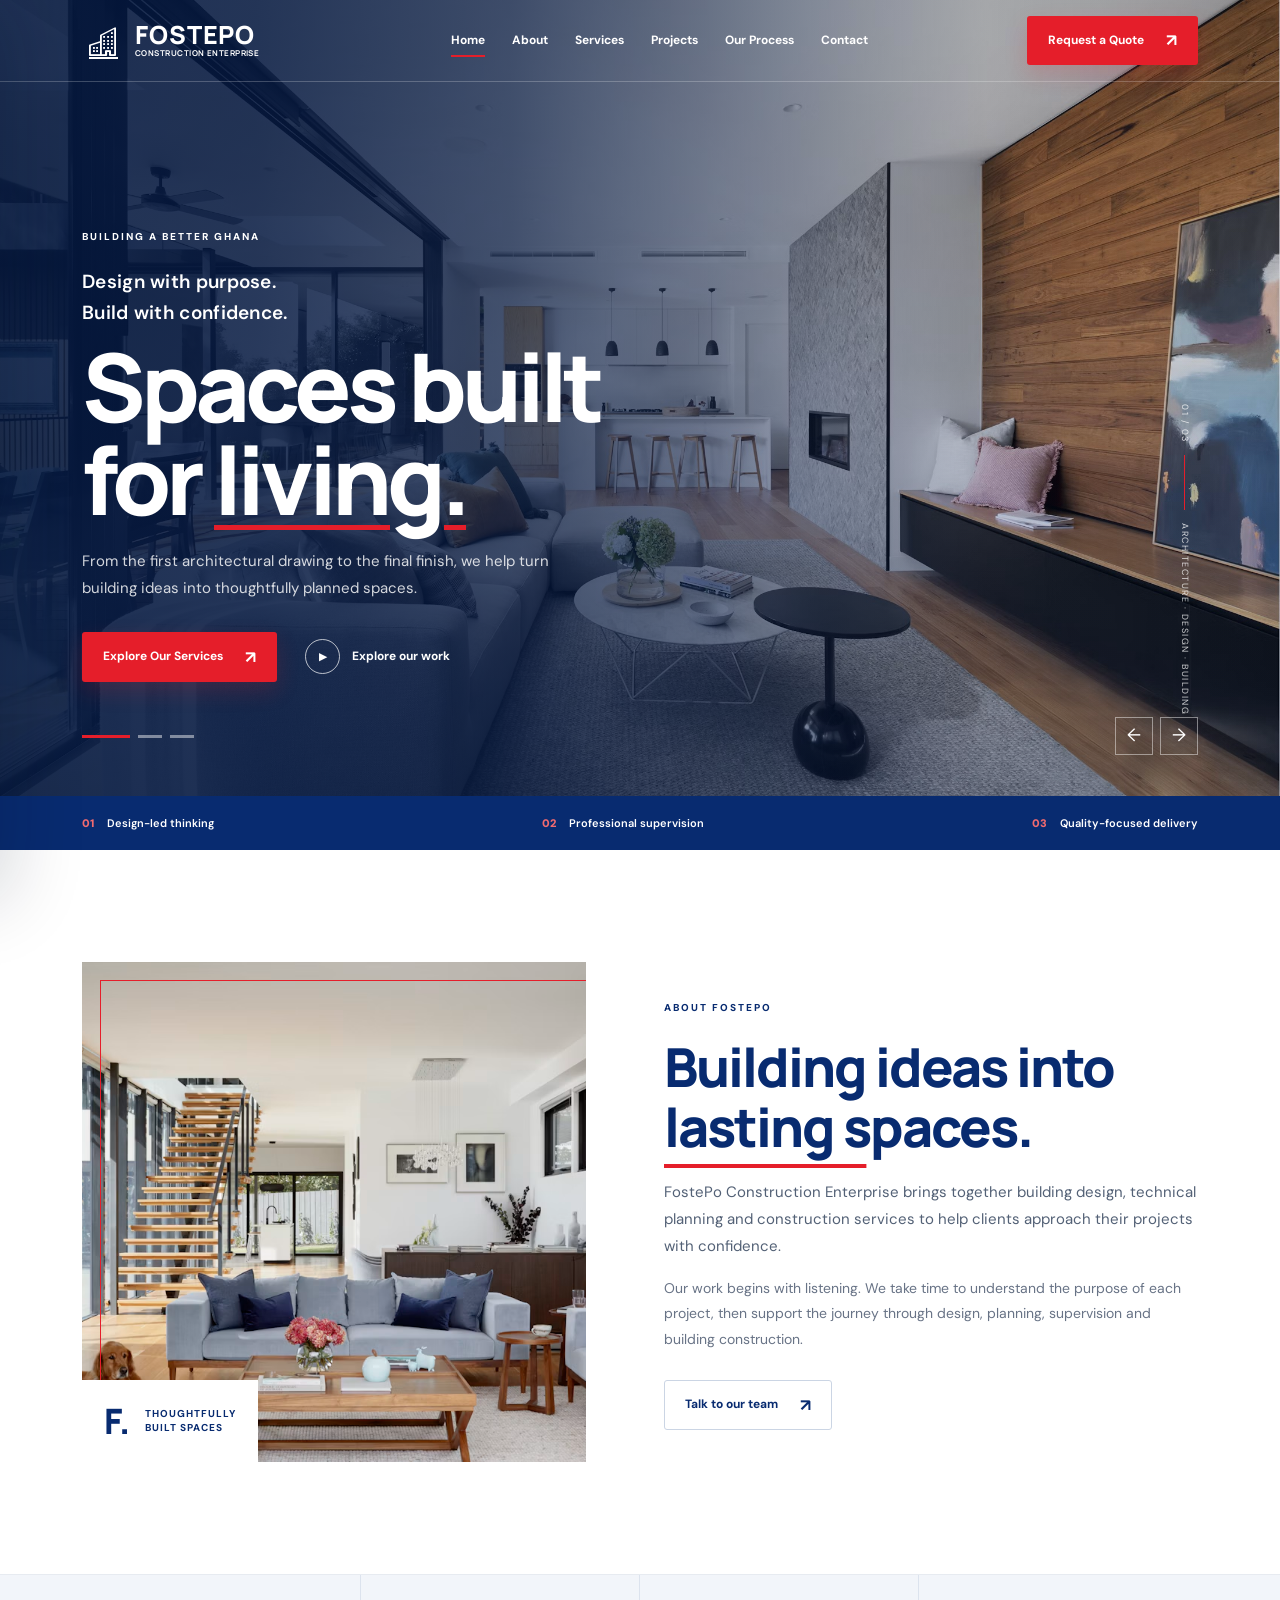
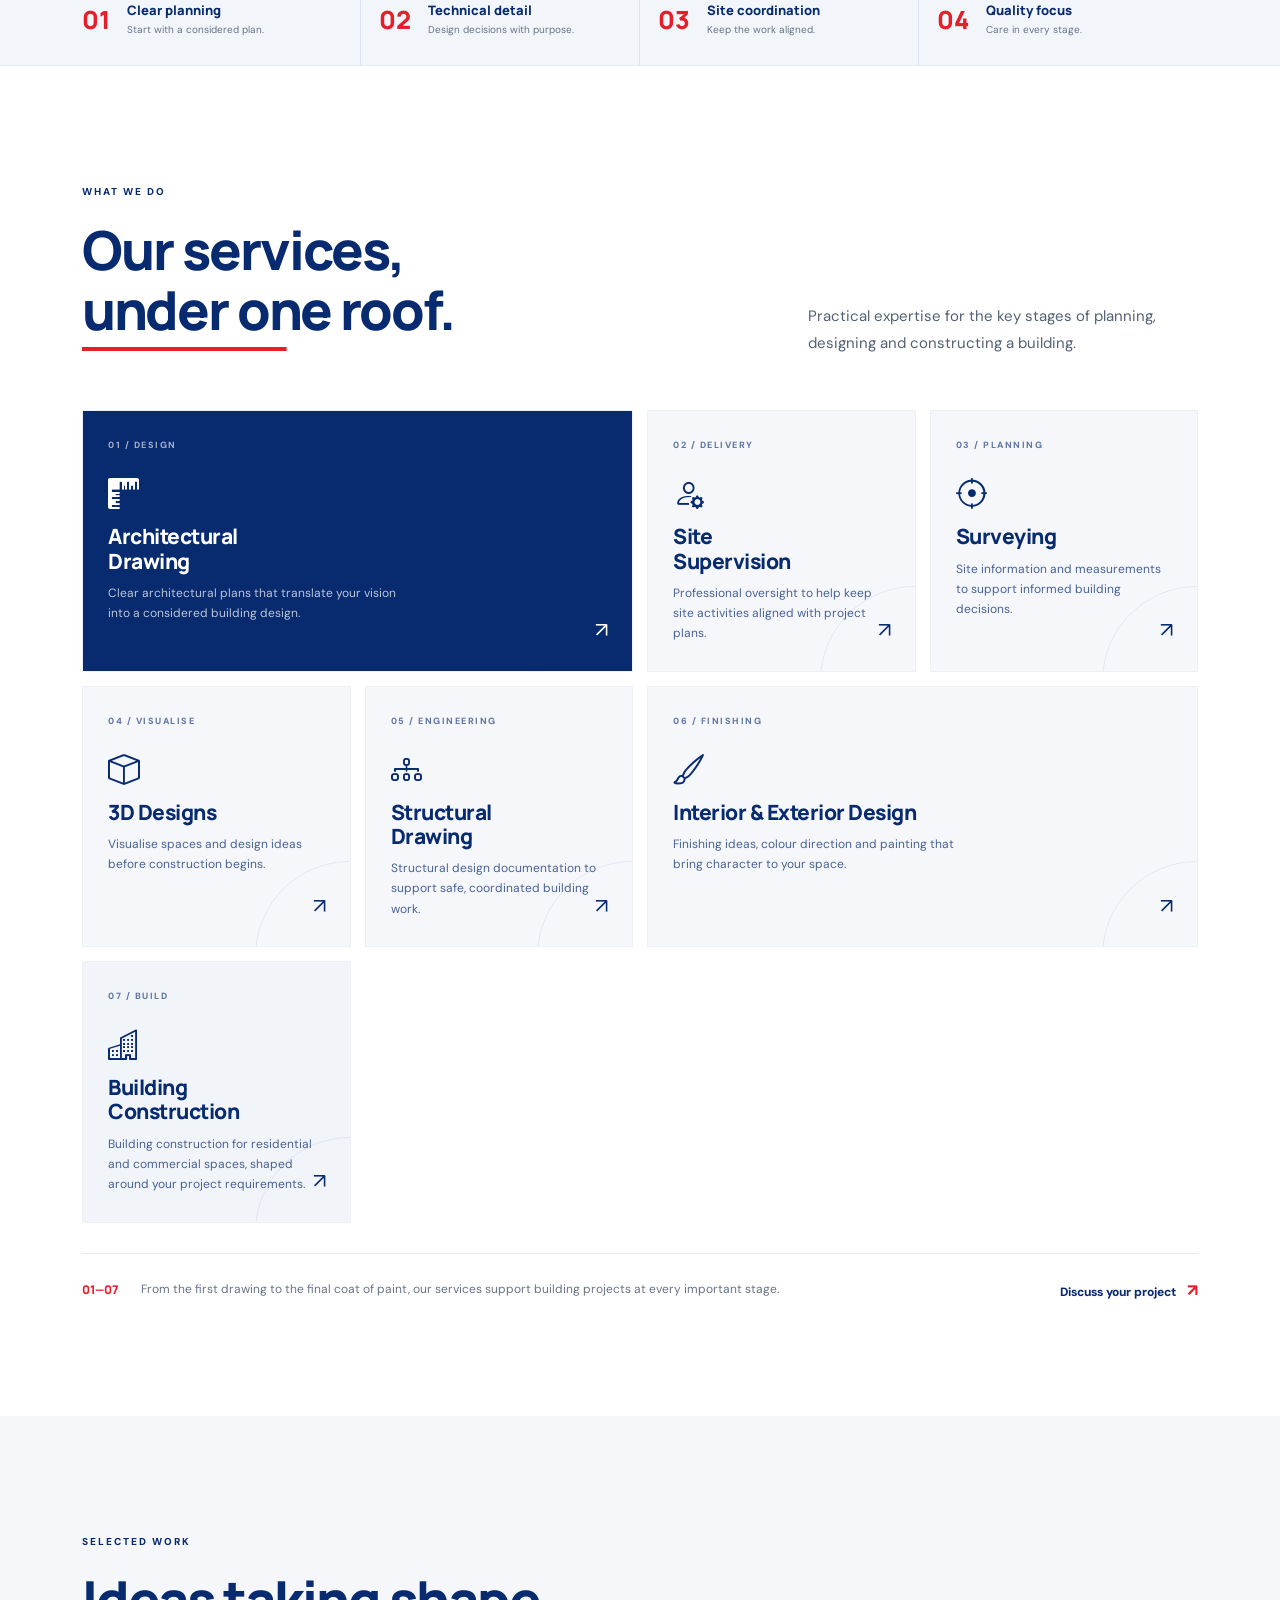
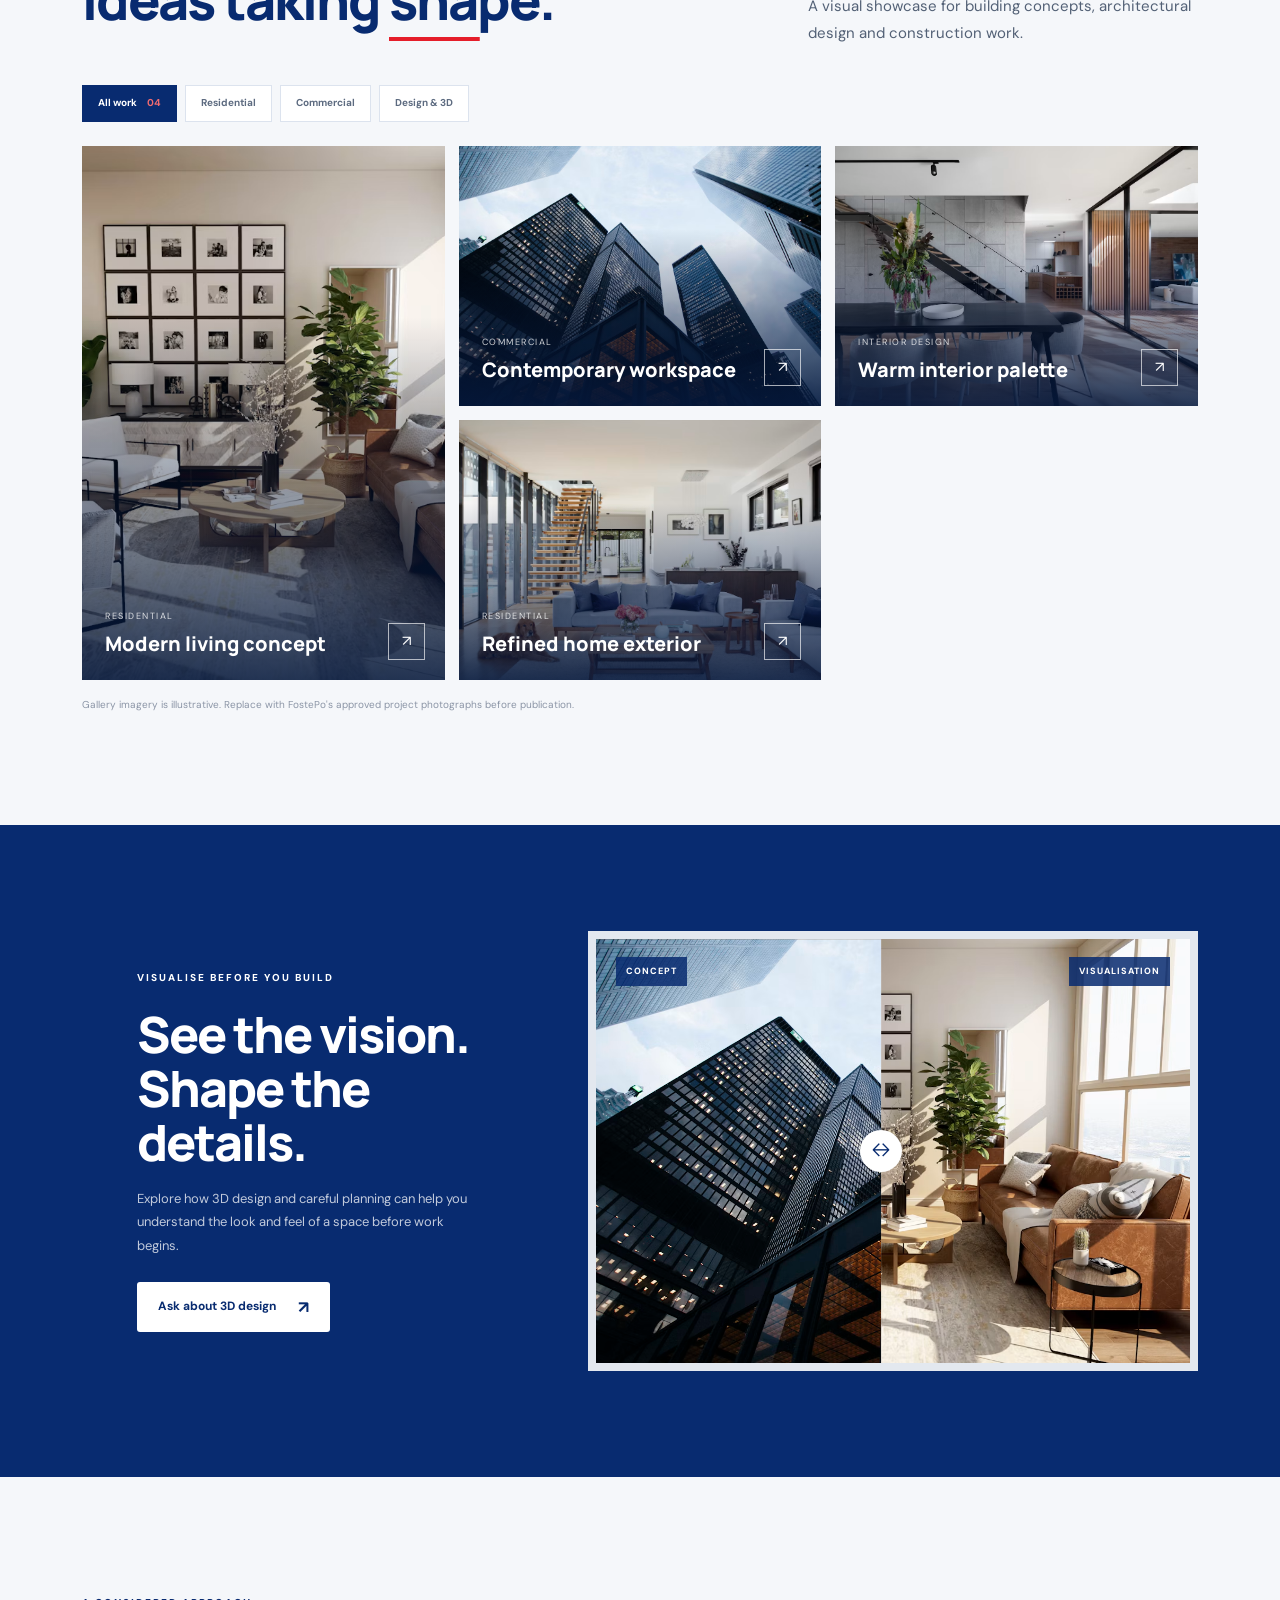
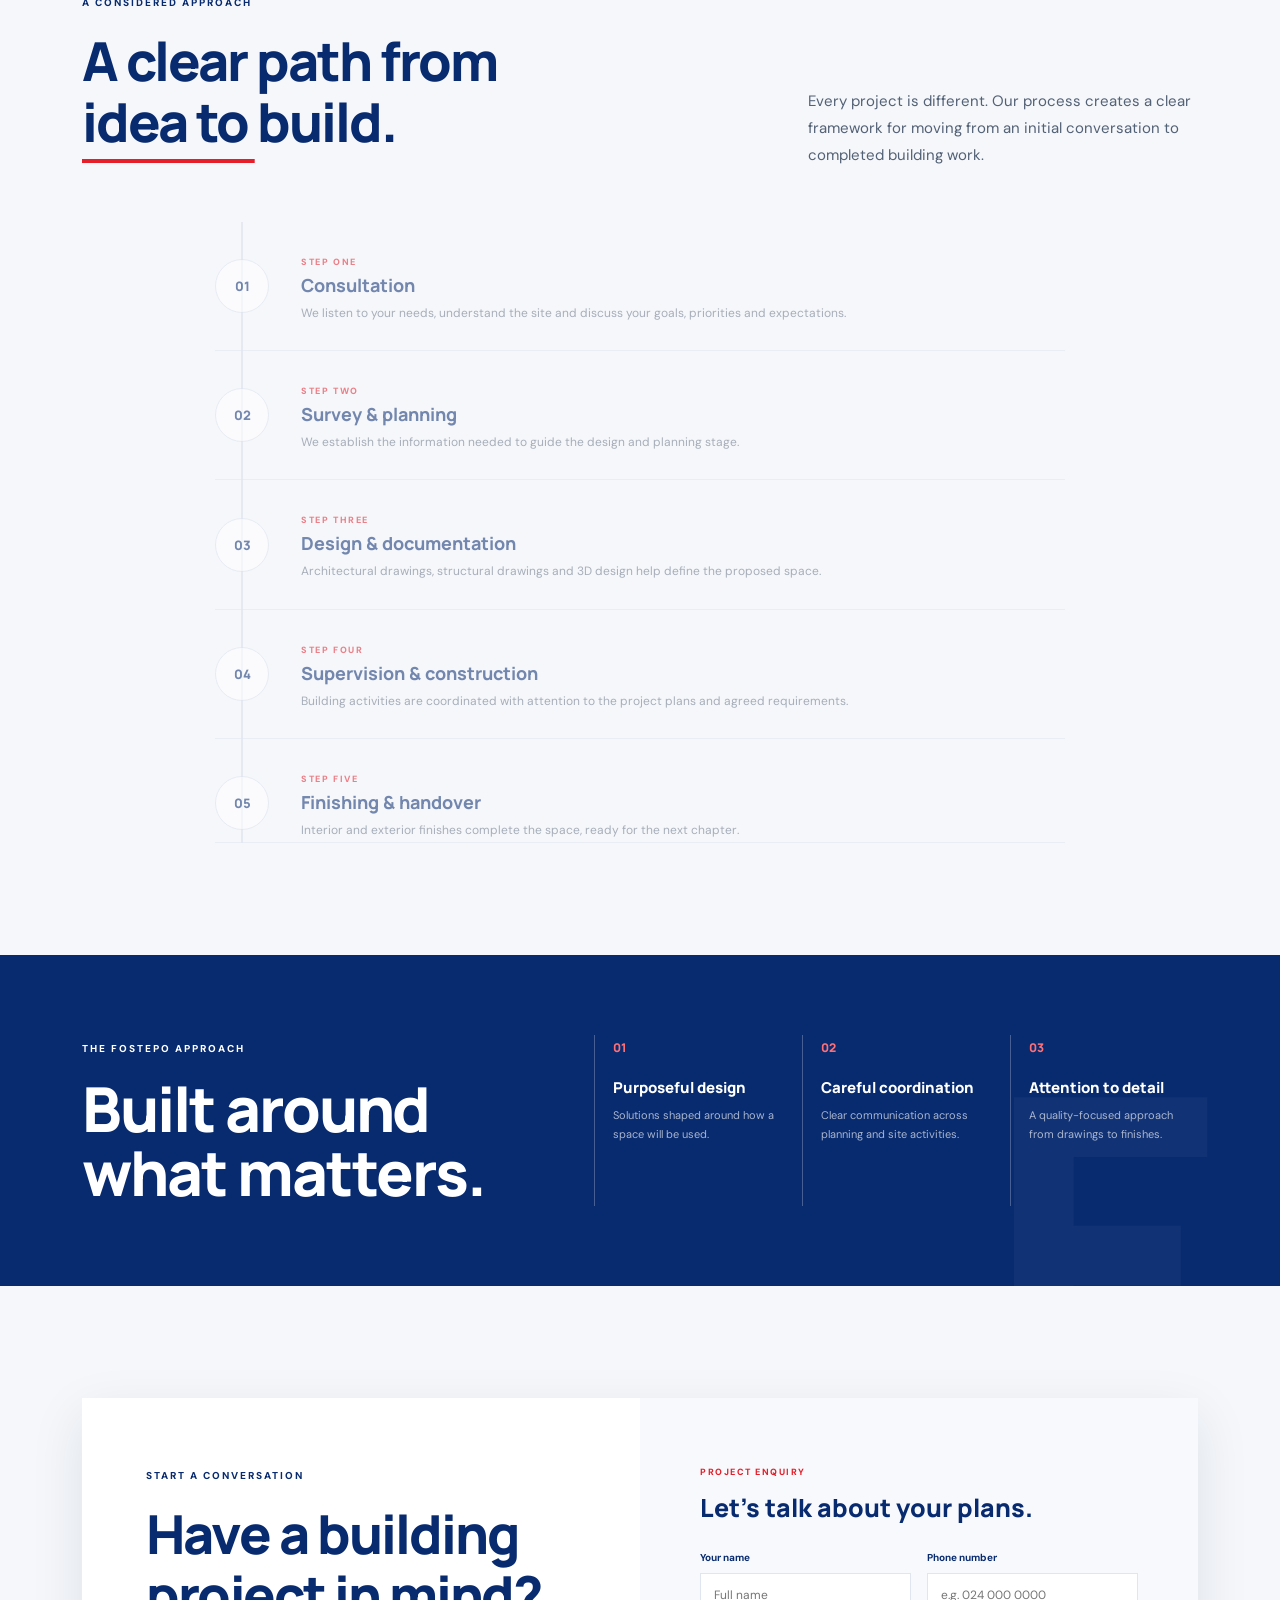
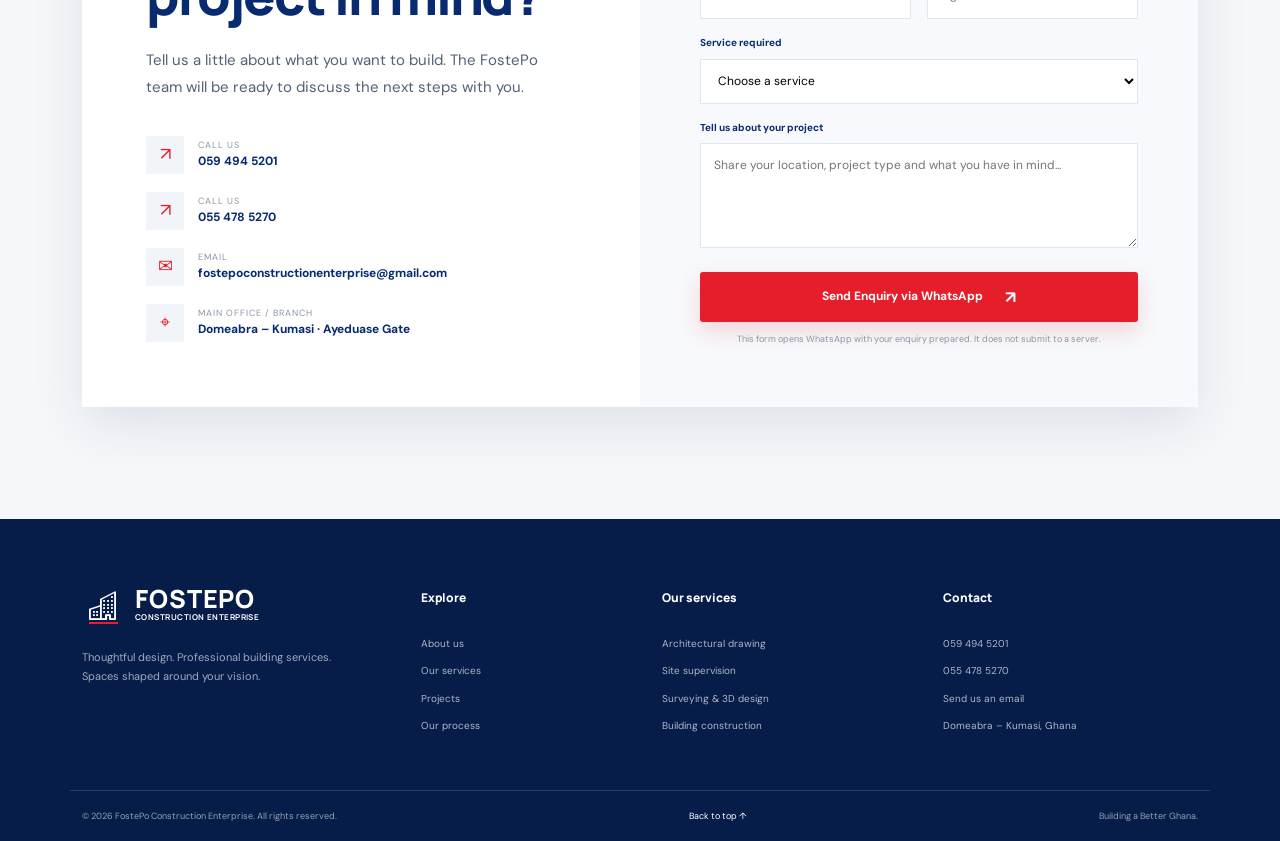
==== index.html @ a9c1c3c1 "Add files via upload" ====
<!DOCTYPE html>

<html lang="en" class="home-page">
<head>
<meta charset="utf-8"/>
<meta content="width=device-width, initial-scale=1" name="viewport"/>
<meta content="#082b70" name="theme-color"/>
<meta content="FostePo Construction Enterprise provides architectural drawing, site supervision, surveying, 3D designs, structural drawing, interior and exterior design, painting and building construction in Ghana." name="description"/>
<meta content="architectural drawing, site supervision, surveying, 3D designs, structural drawing, interior design, exterior design, painting, building construction, FostePo Construction Enterprise, Ghana" name="keywords"/>
<meta content="FostePo Construction Enterprise | Building a Better Ghana" property="og:title"/>
<meta content="Architectural design, building planning, supervision and construction services in Ghana." property="og:description"/>
<meta content="website" property="og:type"/>
<title>FostePo Construction Enterprise | Building a Better Ghana</title>
<link href="https://fonts.googleapis.com" rel="preconnect"/>
<link crossorigin="" href="https://fonts.gstatic.com" rel="preconnect"/>
<link href="https://fonts.googleapis.com/css2?family=DM+Sans:wght@400;500;600;700&amp;family=Manrope:wght@400;500;600;700;800&amp;display=swap" rel="stylesheet"/>
<link href="https://cdn.jsdelivr.net/npm/bootstrap-icons@1.13.1/font/bootstrap-icons.min.css" rel="stylesheet"/>
<link crossorigin="anonymous" href="https://cdn.jsdelivr.net/npm/bootstrap@5.3.8/dist/css/bootstrap.min.css" integrity="sha384-sRIl4kxILFvY47J16cr9ZwB07vP4J8+LH7qKQnuqkuIAvNWLzeN8tE5YBujZqJLB" rel="stylesheet"/>
<link href="assets/css/style.css?v=20261112-shared-design-system" rel="stylesheet"/>
</head>
<body class="home-page">
<a class="skip-link" href="#main">Skip to content</a>
<header class="site-header" data-header="">
<nav aria-label="Main navigation" class="navbar navbar-expand-lg site-nav">
<div class="container nav-container">
<a aria-label="FostePo Construction Enterprise home" class="brand" href="./#home">
<span aria-hidden="true" class="brand-mark"><i class="bi bi-buildings"></i><span class="brand-mark-line"></span></span>
<span class="brand-copy"><strong>FOSTEPO</strong><small>CONSTRUCTION ENTERPRISE</small></span>
</a>
<div class="desktop-nav d-none d-lg-flex align-items-center">
<a class="nav-link active" href="./#home">Home</a>
<a class="nav-link" href="about/">About</a>
<a class="nav-link" href="services/">Services</a>
<a class="nav-link" href="projects/">Projects</a>
<a class="nav-link" href="about/#process">Our Process</a>
<a class="nav-link" href="contact/">Contact</a>
</div>
<div class="nav-actions">

<a class="button button-red nav-quote d-none d-md-inline-flex" href="contact/">Request a Quote <span>↗</span></a>
<button aria-expanded="false" aria-label="Open navigation menu" class="menu-toggle d-lg-none" data-menu-open="" type="button">
<span></span><span></span><span></span>
</button>
</div>
</div>
</nav>
</header>
<div class="menu-backdrop" data-menu-backdrop=""></div>
<aside aria-hidden="true" aria-label="Mobile navigation" class="mobile-drawer" data-mobile-drawer="">
<div class="drawer-top">
<a aria-label="FostePo Construction Enterprise home" class="drawer-brand" href="./"><img class="drawer-brand-logo" src="assets/images/fostepo-logo.jpg" alt="FostePo Construction Enterprise" /></a>
<button aria-label="Close navigation menu" class="drawer-close" data-menu-close="" type="button">
     ×
    </button>
</div>
<p class="drawer-label">
    Explore FostePo
   </p>
<a data-drawer-link="" href="./">
<span>
     01
    </span>
    Home
   </a>
<a data-drawer-link="" href="about/">
<span>
     02
    </span>
    About Us
   </a>
<a data-drawer-link="" href="services/">
<span>
     03
    </span>
    Our Services
   </a>
<a data-drawer-link="" href="projects/">
<span>
     04
    </span>
    Our Projects
   </a>
<a data-drawer-link="" href="contact/">
<span>
     05
    </span>
    Contact Us
   </a>
<div class="drawer-bottom">
<small>
     Have a building project in mind?
    </small>
<a class="button button-red" data-drawer-link="" href="contact/">
     Let's discuss it
     <span>
      ↗
     </span>
</a>
</div>
</aside>
<main id="main">
<section aria-label="Welcome to FostePo Construction Enterprise" class="hero" id="home">
<div class="hero-slides" data-hero-slider="">
<article class="hero-slide is-active">
<img class="hero-slide-image" src="assets/images/fostepo/homepage-hero-01.jpg" alt="" aria-hidden="true" decoding="async" loading="eager" fetchpriority="high" />
<div class="hero-overlay"></div>
<div class="container hero-content">
<div class="hero-copy" data-reveal="">
<span class="eyebrow eyebrow-light"> Building a Better Ghana</span>
<p class="hero-kicker">Design with purpose.<br/>Build with confidence.</p>
<h1>Spaces built<br/>for <em>living.</em></h1>
<p class="hero-description">From the first architectural drawing to the final finish, we help turn building ideas into thoughtfully planned spaces.</p>
<div class="hero-actions">
<a class="button button-red" href="services/">Explore Our Services <span>↗</span></a>
<a class="text-link text-link-light" href="projects/"><span class="play-icon">▶</span> Explore our work</a>
</div>
</div>
<div class="hero-side-note"><span>01 / 03</span><i></i><span>Architecture · Design · Building</span></div>
</div>
</article>
<article class="hero-slide">
<img class="hero-slide-image" src="assets/images/fostepo/homepage-hero-02.jpg" alt="" aria-hidden="true" decoding="async" loading="eager" />
<div class="hero-overlay"></div>
<div class="container hero-content">
<div class="hero-copy">
<span class="eyebrow eyebrow-light"> Thoughtful planning</span>
<p class="hero-kicker">Every detail matters.</p>
<h2>Good design.<br/><em>Strong foundations.</em></h2>
<p class="hero-description">Architectural and structural drawings, surveying and site supervision that help your project move forward with clarity.</p>
<div class="hero-actions">
<a class="button button-red" href="services/">View Our Expertise <span>↗</span></a>
<a class="text-link text-link-light" href="about/">Discover FostePo <span>↗</span></a>
</div>
</div>
<div class="hero-side-note"><span>02 / 03</span><i></i><span>Plan carefully · Build confidently</span></div>
</div>
</article>
<article class="hero-slide">
<img class="hero-slide-image" src="assets/images/fostepo/homepage-hero-03.jpg" alt="" aria-hidden="true" decoding="async" loading="eager" />
<div class="hero-overlay"></div>
<div class="container hero-content">
<div class="hero-copy">
<span class="eyebrow eyebrow-light"> Your vision, brought to life</span>
<p class="hero-kicker">From concept to completion.</p>
<h2>Make room<br/>for <em>what's next.</em></h2>
<p class="hero-description">Building construction and interior and exterior design shaped around your needs, priorities and vision.</p>
<div class="hero-actions">
<a class="button button-red" href="contact/">Start a Conversation <span>↗</span></a>
<a class="text-link text-link-light" href="projects/">View Project Gallery <span>↗</span></a>
</div>
</div>
<div class="hero-side-note"><span>03 / 03</span><i></i><span>Residential · Commercial · Personal</span></div>
</div>
</article>
</div>
<div class="hero-controls container">
<div aria-label="Choose hero slide" class="hero-dots" data-hero-dots="">
<button aria-label="Show slide 1" class="is-active" type="button"></button>
<button aria-label="Show slide 2" type="button"></button>
<button aria-label="Show slide 3" type="button"></button>
</div>
<div class="hero-arrows">
<button aria-label="Previous slide" data-hero-prev="" type="button">←</button>
<button aria-label="Next slide" data-hero-next="" type="button">→</button>
</div>
</div>
<div class="hero-bottom-strip">
<div class="container strip-inner">
<span><b>01</b> Design-led thinking</span>
<span><b>02</b> Professional supervision</span>
<span><b>03</b> Quality-focused delivery</span>
</div>
</div>
</section>
<section class="intro-section section-pad" id="about">
<div class="container">
<div class="row align-items-center g-5">
<div class="col-lg-6" data-reveal="">
<div class="image-frame intro-image">
<img alt="Modern multi-storey building exterior" loading="lazy" src="assets/images/fostepo/exterior-design.avif"/>
<div class="image-index"><strong>F.</strong><span>Thoughtfully<br/>built spaces</span></div>
</div>
</div>
<div class="col-lg-6" data-reveal="">
<span class="eyebrow"> About FostePo</span>
<h2 class="section-title">Building ideas into <span class="title-rule">lasting spaces.</span></h2>
<p class="section-lead">FostePo Construction Enterprise brings together building design, technical planning and construction services to help clients approach their projects with confidence.</p>
<p class="body-copy">Our work begins with listening. We take time to understand the purpose of each project, then support the journey through design, planning, supervision and building construction.</p>
<a class="button button-outline" href="contact/">Talk to our team <span>↗</span></a>
</div>
</div>
</div>
</section>
<section aria-label="Our approach" class="proof-band">
<div class="container proof-grid">
<div class="proof-item"><span class="proof-number">01</span><div><strong>Clear planning</strong><small>Start with a considered plan.</small></div></div>
<div class="proof-item"><span class="proof-number">02</span><div><strong>Technical detail</strong><small>Design decisions with purpose.</small></div></div>
<div class="proof-item"><span class="proof-number">03</span><div><strong>Site coordination</strong><small>Keep the work aligned.</small></div></div>
<div class="proof-item"><span class="proof-number">04</span><div><strong>Quality focus</strong><small>Care in every stage.</small></div></div>
</div>
</section>
<section class="services-section section-pad" id="services">
<div class="container">
<div class="section-heading" data-reveal="">
<div><span class="eyebrow"> What we do</span><h2 class="section-title">Our services, <span class="title-rule">under one roof.</span></h2></div>
<p class="section-lead">Practical expertise for the key stages of planning, designing and constructing a building.</p>
</div>
<div class="services-bento" data-service-grid="">
<a class="service-card service-card-large" data-service="architectural drawing architectural plans building design" href="services/#architectural-drawing">
<span class="service-index">01 / DESIGN</span><span class="service-icon"><i class="bi bi-rulers"></i></span>
<h3>Architectural<br/>Drawing</h3><p>Clear architectural plans that translate your vision into a considered building design.</p><span class="service-arrow">↗</span>
</a>
<a class="service-card" data-service="site supervision building site project supervision" href="services/#site-supervision">
<span class="service-index">02 / DELIVERY</span><span class="service-icon"><i class="bi bi-person-gear"></i></span>
<h3>Site<br/>Supervision</h3><p>Professional oversight to help keep site activities aligned with project plans.</p><span class="service-arrow">↗</span>
</a>
<a class="service-card" data-service="surveying land site measurement" href="services/#surveying">
<span class="service-index">03 / PLANNING</span><span class="service-icon"><i class="bi bi-crosshair"></i></span>
<h3>Surveying</h3><p>Site information and measurements to support informed building decisions.</p><span class="service-arrow">↗</span>
</a>
<a class="service-card" data-service="3d designs visualisation rendering" href="services/#3d-designs">
<span class="service-index">04 / VISUALISE</span><span class="service-icon"><i class="bi bi-box"></i></span>
<h3>3D Designs</h3><p>Visualise spaces and design ideas before construction begins.</p><span class="service-arrow">↗</span>
</a>
<a class="service-card" data-service="structural drawing engineering building plans" href="services/#structural-drawing">
<span class="service-index">05 / ENGINEERING</span><span class="service-icon"><i class="bi bi-diagram-3"></i></span>
<h3>Structural<br/>Drawing</h3><p>Structural design documentation to support safe, coordinated building work.</p><span class="service-arrow">↗</span>
</a>
<a class="service-card service-card-wide" data-service="interior exterior design painting finishing" href="services/#interior-exterior-design">
<span class="service-index">06 / FINISHING</span><span class="service-icon"><i class="bi bi-brush"></i></span>
<h3>Interior &amp; Exterior Design</h3><p>Finishing ideas, colour direction and painting that bring character to your space.</p><span class="service-arrow">↗</span>
</a>
<a class="service-card service-card-feature" data-service="construction building house residential commercial" href="services/#building-construction">
<span class="service-index">07 / BUILD</span><span class="service-icon"><i class="bi bi-buildings"></i></span>
<h3>Building<br/>Construction</h3><p>Building construction for residential and commercial spaces, shaped around your project requirements.</p><span class="service-arrow">↗</span>
</a>
</div>
<div class="services-footnote"><span>01—07</span><p>From the first drawing to the final coat of paint, our services support building projects at every important stage.</p><a class="simple-link" href="contact/">Discuss your project <span>↗</span></a></div>
</div>
</section>
<section class="projects-section section-pad" id="projects">
<div class="container">
<div class="section-heading" data-reveal="">
<div><span class="eyebrow"> Selected work</span><h2 class="section-title">Ideas taking <span class="title-rule">shape.</span></h2></div>
<p class="section-lead">A visual showcase for building concepts, architectural design and construction work.</p>
</div>
<div class="project-filters" data-project-filters="">
<button class="active" data-filter="all" type="button">All work <span>04</span></button>
<button data-filter="residential" type="button">Residential</button>
<button data-filter="commercial" type="button">Commercial</button>
<button data-filter="design" type="button">Design &amp; 3D</button>
</div>
<div class="project-grid" data-project-grid="">
<article class="project-card project-tall" data-category="residential">
<img alt="Contemporary residential building concept" loading="lazy" src="assets/images/fostepo/interior-design.avif"/>
<div class="project-overlay"><span>Residential</span><h3>Modern living concept</h3><a aria-label="Enquire about residential projects" href="contact/">↗</a></div>
</article>
<article class="project-card" data-category="commercial">
<img alt="Contemporary commercial building" loading="lazy" src="assets/images/fostepo/residential-apartment.avif"/>
<div class="project-overlay"><span>Commercial</span><h3>Contemporary workspace</h3><a aria-label="Enquire about commercial projects" href="contact/">↗</a></div>
</article>
<article class="project-card" data-category="design">
<img alt="Interior design and living room finish" loading="lazy" src="assets/images/fostepo/service-image-01.avif"/>
<div class="project-overlay"><span>Interior design</span><h3>Warm interior palette</h3><a aria-label="Enquire about interior design" href="contact/">↗</a></div>
</article>
<article class="project-card" data-category="residential">
<img alt="Modern home exterior design" loading="lazy" src="assets/images/fostepo/exterior-design.avif"/>
<div class="project-overlay"><span>Residential</span><h3>Refined home exterior</h3><a aria-label="Enquire about home construction" href="contact/">↗</a></div>
</article>
</div>
<p class="gallery-note">Gallery imagery is illustrative. Replace with FostePo's approved project photographs before publication.</p>
</div>
</section>
<section class="comparison-section section-pad">
<div class="container">
<div class="comparison-panel" data-reveal="">
<div class="comparison-copy">
<span class="eyebrow eyebrow-light"> Visualise before you build</span>
<h2 class="section-title">See the vision.<br/><span>Shape the details.</span></h2>
<p>Explore how 3D design and careful planning can help you understand the look and feel of a space before work begins.</p>
<a class="button button-light" href="contact/">Ask about 3D design <span>↗</span></a>
</div>
<div class="before-after" data-before-after="">
<img alt="Finished contemporary home concept" class="after-image" loading="lazy" src="assets/images/fostepo/interior-design.avif"/>
<div class="before-image-wrap"><img alt="Building construction site concept" loading="lazy" src="assets/images/fostepo/residential-apartment.avif"/></div>
<span class="compare-label compare-before">CONCEPT</span><span class="compare-label compare-after">VISUALISATION</span>
<div class="compare-divider"><span>↔</span></div>
<input aria-label="Compare concept and visualisation" data-compare-range="" max="100" min="0" type="range" value="48"/>
</div>
</div>
</div>
</section>
<section class="process-section section-pad" id="process">
<div class="container">
<div class="section-heading" data-reveal="">
<div><span class="eyebrow"> A considered approach</span><h2 class="section-title">A clear path from <span class="title-rule">idea to build.</span></h2></div>
<p class="section-lead">Every project is different. Our process creates a clear framework for moving from an initial conversation to completed building work.</p>
</div>
<div class="process-timeline" data-timeline="">
<div class="timeline-line"><span data-timeline-progress=""></span></div>
<article class="timeline-step" data-timeline-step=""><span class="timeline-dot">01</span><div><small>STEP ONE</small><h3>Consultation</h3><p>We listen to your needs, understand the site and discuss your goals, priorities and expectations.</p></div></article>
<article class="timeline-step" data-timeline-step=""><span class="timeline-dot">02</span><div><small>STEP TWO</small><h3>Survey &amp; planning</h3><p>We establish the information needed to guide the design and planning stage.</p></div></article>
<article class="timeline-step" data-timeline-step=""><span class="timeline-dot">03</span><div><small>STEP THREE</small><h3>Design &amp; documentation</h3><p>Architectural drawings, structural drawings and 3D design help define the proposed space.</p></div></article>
<article class="timeline-step" data-timeline-step=""><span class="timeline-dot">04</span><div><small>STEP FOUR</small><h3>Supervision &amp; construction</h3><p>Building activities are coordinated with attention to the project plans and agreed requirements.</p></div></article>
<article class="timeline-step" data-timeline-step=""><span class="timeline-dot">05</span><div><small>STEP FIVE</small><h3>Finishing &amp; handover</h3><p>Interior and exterior finishes complete the space, ready for the next chapter.</p></div></article>
</div>
</div>
</section>
<section class="values-section">
<div class="container values-inner">
<div><span class="eyebrow eyebrow-light"> The FostePo approach</span><h2>Built around<br/>what matters.</h2></div>
<div class="values-list">
<div><span>01</span><strong>Purposeful design</strong><p>Solutions shaped around how a space will be used.</p></div>
<div><span>02</span><strong>Careful coordination</strong><p>Clear communication across planning and site activities.</p></div>
<div><span>03</span><strong>Attention to detail</strong><p>A quality-focused approach from drawings to finishes.</p></div>
</div>
</div>
</section>
<section class="contact-section section-pad" id="contact">
<div class="container">
<div class="contact-card">
<div class="contact-copy">
<span class="eyebrow"> Start a conversation</span>
<h2 class="section-title">Have a building project in mind?</h2>
<p class="section-lead">Tell us a little about what you want to build. The FostePo team will be ready to discuss the next steps with you.</p>
<div class="contact-details">
<a href="tel:+233594945201"><span class="detail-icon">↗</span><span><small>Call us</small><strong>059 494 5201</strong></span></a>
<a href="tel:+233554785270"><span class="detail-icon">↗</span><span><small>Call us</small><strong>055 478 5270</strong></span></a>
<a href="mailto:fostepoconstructionenterprise@gmail.com"><span class="detail-icon">✉</span><span><small>Email</small><strong>fostepoconstructionenterprise@gmail.com</strong></span></a>
<div><span class="detail-icon">⌖</span><span><small>Main office / branch</small><strong>Domeabra – Kumasi · Ayeduase Gate</strong></span></div>
</div>
</div>
<form class="enquiry-form" data-enquiry-form="">
<div class="form-heading"><small>PROJECT ENQUIRY</small><h3>Let's talk about your plans.</h3></div>
<div class="row g-3">
<div class="col-md-6"><label for="enquiry-name">Your name</label><input id="enquiry-name" name="name" placeholder="Full name" required="" type="text"/></div>
<div class="col-md-6"><label for="enquiry-phone">Phone number</label><input id="enquiry-phone" name="phone" placeholder="e.g. 024 000 0000" required="" type="tel"/></div>
<div class="col-12"><label for="enquiry-service">Service required</label><select id="enquiry-service" name="service" required=""><option value="">Choose a service</option><option>Architectural Drawing</option><option>Site Supervision</option><option>Surveying</option><option>3D Designs</option><option>Structural Drawing</option><option>Interior and Exterior Design / Painting</option><option>Building Construction</option></select></div>
<div class="col-12"><label for="enquiry-message">Tell us about your project</label><textarea id="enquiry-message" name="message" placeholder="Share your location, project type and what you have in mind..." required="" rows="4"></textarea></div>
<div class="col-12"><button class="button button-red w-100" type="submit">Send Enquiry via WhatsApp <span>↗</span></button><p class="form-note">This form opens WhatsApp with your enquiry prepared. It does not submit to a server.</p></div>
</div>
</form>
</div>
</div>
</section>
</main>
<footer class="site-footer">
<div class="container footer-main">
<div class="footer-brand-col">
<a class="brand brand-footer" href="./#home">
<span aria-hidden="true" class="brand-mark"><i class="bi bi-buildings"></i><span class="brand-mark-line"></span></span>
<span class="brand-copy"><strong>FOSTEPO</strong><small>CONSTRUCTION ENTERPRISE</small></span>
</a>
<p>Thoughtful design. Professional building services. Spaces shaped around your vision.</p>
</div>
<div><h4>Explore</h4><a href="about/">About us</a><a href="services/">Our services</a><a href="projects/">Projects</a><a href="about/#process">Our process</a></div>
<div><h4>Our services</h4><a href="services/#architectural-drawing">Architectural drawing</a><a href="services/#site-supervision">Site supervision</a><a href="services/#surveying">Surveying &amp; 3D design</a><a href="services/#building-construction">Building construction</a></div>
<div><h4>Contact</h4><a href="tel:+233594945201">059 494 5201</a><a href="tel:+233554785270">055 478 5270</a><a href="mailto:fostepoconstructionenterprise@gmail.com">Send us an email</a><span>Domeabra – Kumasi, Ghana</span></div>
</div>
<div class="container footer-bottom"><span>© <span data-current-year=""></span> FostePo Construction Enterprise. All rights reserved.</span><a href="./#home">Back to top ↑</a><span>Building a Better Ghana.</span></div>
</footer>

<a aria-label="Back to top" class="back-to-top" data-back-to-top="" href="./#home">↑</a>
<script crossorigin="anonymous" integrity="sha384-FKyoEForCGlyvwx9Hj09JcYn3nv7wiPVlz7YYwJrWVcXK/BmnVDxM+D2scQbITxI" src="https://cdn.jsdelivr.net/npm/bootstrap@5.3.8/dist/js/bootstrap.bundle.min.js"></script>
<script defer="" src="assets/js/homepage.js?v=20261112-home"></script>
</body>
</html>
---- assets/css/style.css ----
/* FostePo Construction Enterprise — global design system
   Page content can be edited independently. Keep the data-* hooks in HTML
   for interactive features; this stylesheet is not tied to page-specific markup. */
:root{
  --fp-navy:#082b70;--fp-blue:#123f91;--fp-red:#e3262e;--fp-ink:#101d35;
  --fp-muted:#69758a;--fp-line:#e4e9f1;--fp-paper:#f6f8fb;--fp-white:#fff;
  --fp-radius:18px;--fp-shadow:0 18px 50px rgba(9,35,83,.10);
  --fp-font:'DM Sans',sans-serif;--fp-display:'Manrope',sans-serif;
}
*{box-sizing:border-box}
html{scroll-behavior:smooth;scroll-padding-top:90px}
body{margin:0;background:#fff;color:var(--fp-ink);font-family:var(--fp-font);font-size:15px;line-height:1.65;overflow-x:hidden}
body.menu-open,body.search-open{overflow:hidden}
a{color:inherit;text-decoration:none}
img{display:block;max-width:100%}
button,input,textarea,select{font:inherit}
button{cursor:pointer}
::selection{background:var(--fp-navy);color:#fff}
.skip-link{position:fixed;top:-60px;left:16px;z-index:9999;background:#fff;padding:10px 16px}
.skip-link:focus{top:12px}
.site-header{position:absolute;z-index:100;top:0;left:0;width:100%;transition:background .3s,box-shadow .3s}
.site-header.is-scrolled{position:fixed;background:rgba(255,255,255,.96);box-shadow:0 8px 30px rgba(7,30,70,.08);backdrop-filter:blur(16px)}
.site-nav{min-height:82px;border-bottom:1px solid rgba(255,255,255,.22)}
.is-scrolled .site-nav{min-height:72px;border-color:var(--fp-line)}
.nav-container{display:flex;align-items:center;justify-content:space-between}
.brand{display:inline-flex;align-items:center;gap:11px;min-width:210px}
.brand-mark{width:42px;height:42px;display:grid;place-items:center;position:relative;color:var(--fp-navy);font-size:29px}
.brand-mark-line{position:absolute;width:29px;height:2px;background:var(--fp-red);bottom:2px;left:7px}
.brand-copy{display:flex;flex-direction:column;line-height:1}
.brand-copy strong{font:800 25px/1 var(--fp-display);letter-spacing:-1.3px;color:var(--fp-navy)}
.brand-copy small{font:700 8px/1.6 var(--fp-display);letter-spacing:.45px;color:var(--fp-navy)}
.desktop-nav{gap:clamp(16px,2.1vw,34px)}
.nav-link{font-size:12px;font-weight:700;color:var(--fp-ink);padding:12px 0!important;position:relative}
.nav-link:after{content:"";position:absolute;bottom:5px;left:0;width:0;height:2px;background:var(--fp-red);transition:width .25s}
.nav-link:hover:after,.nav-link.active:after{width:100%}
.nav-link.active{color:var(--fp-red)}
.nav-actions{display:flex;align-items:center;gap:16px}
.icon-button{width:42px;height:42px;border:1px solid rgba(255,255,255,.5);border-radius:50%;background:rgba(255,255,255,.1);display:grid;place-items:center;color:inherit}
.icon-button svg{width:18px;fill:none;stroke:currentColor;stroke-width:1.8;stroke-linecap:round}
.is-scrolled .icon-button{border-color:var(--fp-line);color:var(--fp-navy);background:#fff}
.button{display:inline-flex;align-items:center;justify-content:center;gap:22px;padding:14px 20px;border-radius:3px;font-size:12px;font-weight:700;transition:transform .25s,background .25s,box-shadow .25s;border:1px solid transparent}
.button:hover{transform:translateY(-2px)}
.button span{font-size:17px;line-height:0}
.button-red{background:var(--fp-red);color:#fff;box-shadow:0 9px 22px rgba(227,38,46,.18)}
.button-red:hover{background:#c91c25;color:#fff;box-shadow:0 13px 26px rgba(227,38,46,.25)}
.button-outline{border-color:#cbd5e4;color:var(--fp-navy);background:#fff}
.button-outline:hover{border-color:var(--fp-navy);color:var(--fp-navy)}
.button-light{background:#fff;color:var(--fp-navy)}
.menu-toggle{width:44px;height:44px;border:1px solid rgba(255,255,255,.5);background:rgba(255,255,255,.12);display:flex;flex-direction:column;justify-content:center;align-items:center;gap:5px}
.menu-toggle span{height:2px;width:19px;background:currentColor;transition:transform .25s}
.is-scrolled .menu-toggle{color:var(--fp-navy);border-color:var(--fp-line)}
/* Full-height half-screen mobile drawer, animated left-to-right on open */
.menu-backdrop{position:fixed;inset:0;background:rgba(4,16,39,.56);z-index:200;opacity:0;visibility:hidden;transition:opacity .35s,visibility .35s}
.mobile-drawer{position:fixed;z-index:201;inset:0 auto 0 0;width:min(50vw,430px);min-width:0;height:100dvh;background:#fff;padding:28px clamp(22px,4vw,42px);display:flex;flex-direction:column;transform:translateX(-102%);transition:transform .45s cubic-bezier(.76,0,.24,1);box-shadow:20px 0 70px rgba(4,16,39,.16);overflow-y:auto}
body.menu-open .mobile-drawer{transform:translateX(0)}
body.menu-open .menu-backdrop{opacity:1;visibility:visible}
.drawer-top{display:flex;align-items:center;justify-content:space-between;padding-bottom:35px;border-bottom:1px solid var(--fp-line)}
.drawer-close{width:38px;height:38px;border:1px solid var(--fp-line);background:#fff;color:var(--fp-navy);font-size:28px;line-height:1}
.drawer-label{font-size:10px;letter-spacing:2px;text-transform:uppercase;color:var(--fp-muted);font-weight:700;margin:35px 0 12px}
.mobile-drawer>a:not(.brand){display:flex;align-items:center;gap:18px;padding:15px 0;border-bottom:1px solid var(--fp-line);font:700 clamp(17px,2vw,21px) var(--fp-display);color:var(--fp-navy)}
.mobile-drawer>a:not(.brand) span{font:600 10px var(--fp-font);color:var(--fp-red)}
.drawer-bottom{margin-top:auto;padding-top:28px;display:grid;gap:13px}
.drawer-bottom small{color:var(--fp-muted)}
.hero{height:min(850px,100svh);min-height:690px;position:relative;background:var(--fp-navy);color:#fff;overflow:hidden}
.hero-slides,.hero-slide{position:absolute;inset:0}
.hero-slide{background-image:var(--hero-image);background-position:center;background-size:cover;opacity:0;visibility:hidden;transform:scale(1.035);transition:opacity .9s,transform 6s ease,visibility .9s}
.hero-slide.is-active{opacity:1;visibility:visible;transform:scale(1)}
.hero-overlay{position:absolute;inset:0;background:linear-gradient(90deg,rgba(4,24,64,.88) 0%,rgba(4,24,64,.72) 38%,rgba(4,24,64,.17) 75%,rgba(4,24,64,.14) 100%),linear-gradient(0deg,rgba(4,24,64,.42),transparent 40%)}
.hero-content{position:relative;height:100%;display:flex;align-items:center;padding-top:100px}
.hero-copy{max-width:620px;padding-bottom:45px}
.eyebrow{display:inline-flex;align-items:center;gap:10px;font-size:10px;letter-spacing:2px;text-transform:uppercase;font-weight:800;color:var(--fp-blue);margin-bottom:20px}
.eyebrow-light{color:#fff}
.hero-kicker{font-size:clamp(15px,1.6vw,19px);font-weight:600;letter-spacing:.3px;margin:0 0 12px}
.hero h1,.hero h2{font:800 clamp(52px,7.4vw,104px)/.98 var(--fp-display);letter-spacing:-5px;margin:0 0 22px;max-width:750px}
.hero h1 em,.hero h2 em{font-style:normal;color:#fff;text-decoration:underline;text-decoration-color:var(--fp-red);text-decoration-thickness:5px;text-underline-offset:10px}
.hero-description{max-width:480px;font-size:15px;color:rgba(255,255,255,.82);line-height:1.8}
.hero-actions{display:flex;align-items:center;gap:28px;margin-top:30px}
.text-link{display:inline-flex;align-items:center;gap:12px;font-size:12px;font-weight:700}
.text-link-light{color:#fff}
.play-icon{width:35px;height:35px;border:1px solid rgba(255,255,255,.7);border-radius:50%;display:grid;place-items:center;font-size:10px}
.hero-side-note{position:absolute;right:18px;bottom:135px;display:flex;align-items:center;gap:13px;writing-mode:vertical-rl;font-size:9px;letter-spacing:1.5px;text-transform:uppercase;color:rgba(255,255,255,.8)}
.hero-side-note i{width:1px;height:55px;background:var(--fp-red)}
.hero-controls{position:absolute;bottom:95px;left:50%;transform:translateX(-50%);display:flex;align-items:center;justify-content:space-between;z-index:4}
.hero-dots{display:flex;gap:8px}
.hero-dots button{width:24px;height:3px;border:0;background:rgba(255,255,255,.45);padding:0;transition:width .25s,background .25s}
.hero-dots button.is-active{width:48px;background:var(--fp-red)}
.hero-arrows{display:flex;gap:7px}
.hero-arrows button{width:38px;height:38px;border:1px solid rgba(255,255,255,.45);background:transparent;color:#fff;font-size:18px;transition:background .2s}
.hero-arrows button:hover{background:var(--fp-red);border-color:var(--fp-red)}
.hero-bottom-strip{position:absolute;bottom:0;left:0;width:100%;background:var(--fp-navy);z-index:3}
.strip-inner{display:flex;justify-content:space-between;gap:20px;padding-top:18px;padding-bottom:18px}
.strip-inner span{font-size:11px;font-weight:600;color:#fff}
.strip-inner b{color:#f16b70;margin-right:10px}
.section-pad{padding:112px 0}
.section-heading{display:flex;align-items:end;justify-content:space-between;gap:40px;margin-bottom:48px}
.section-heading .section-lead{max-width:390px;margin:0 0 5px}
.section-title{font:800 clamp(34px,4.2vw,56px)/1.12 var(--fp-display);letter-spacing:-2px;color:var(--fp-navy);margin:0 0 22px}
.title-rule{position:relative;white-space:nowrap}
.title-rule:after{content:"";position:absolute;left:0;bottom:-5px;width:100%;height:4px;background:var(--fp-red);transform:scaleX(.55);transform-origin:left}
.section-lead{font-size:15px;line-height:1.8;color:#536176}
.body-copy{font-size:14px;color:#69758a;line-height:1.9;max-width:520px;margin-bottom:28px}
.image-frame{position:relative;overflow:hidden;background:#e9eef5}
.intro-image{height:500px;margin-right:30px}
.intro-image:after{content:"";position:absolute;inset:18px -18px -18px 18px;border:1px solid var(--fp-red);pointer-events:none}
.intro-image img{width:100%;height:100%;object-fit:cover}
.image-index{position:absolute;left:0;bottom:0;background:#fff;padding:17px 22px;display:flex;align-items:center;gap:15px;color:var(--fp-navy);z-index:1}
.image-index strong{font:800 35px var(--fp-display)}
.image-index span{font-size:10px;font-weight:700;line-height:1.4;text-transform:uppercase;letter-spacing:1px}
.proof-band{background:#f2f5fa;border-top:1px solid var(--fp-line);border-bottom:1px solid var(--fp-line)}
.proof-grid{display:grid;grid-template-columns:repeat(4,1fr)}
.proof-item{display:flex;align-items:center;gap:17px;padding:26px 18px;border-right:1px solid #dce3ee}
.proof-item:first-child{padding-left:0}
.proof-item:last-child{border:0}
.proof-number{font:800 25px var(--fp-display);color:var(--fp-red)}
.proof-item strong,.proof-item small{display:block}
.proof-item strong{font:800 13px var(--fp-display);color:var(--fp-navy)}
.proof-item small{font-size:10px;color:var(--fp-muted);margin-top:3px}
.services-section{background:#fff}
.services-bento{display:grid;grid-template-columns:repeat(4,1fr);grid-auto-rows:minmax(250px,auto);gap:14px}
.service-card{position:relative;min-height:250px;padding:27px 25px;background:#f5f7fb;border:1px solid #edf0f5;display:flex;flex-direction:column;align-items:flex-start;overflow:hidden;transition:background .35s,transform .35s,box-shadow .35s;color:var(--fp-navy)}
.service-card:before{content:"";position:absolute;width:190px;height:190px;border:1px solid rgba(8,43,112,.08);border-radius:50%;right:-95px;bottom:-105px;transition:transform .4s}
.service-card:hover{background:var(--fp-navy);color:#fff;transform:translateY(-5px);box-shadow:var(--fp-shadow)}
.service-card:hover:before{transform:scale(1.6);border-color:rgba(255,255,255,.16)}
.service-card-large{grid-column:span 2;grid-row:span 1;background:var(--fp-navy);color:#fff}
.service-card-wide{grid-column:span 2}
.service-card-feature{background:#f1f4f9}
.service-index{font-size:9px;letter-spacing:1.5px;font-weight:800;opacity:.62}
.service-icon{font-size:31px;margin:25px 0 14px;line-height:1}
.service-card h3{font:800 21px/1.15 var(--fp-display);letter-spacing:-.5px;margin:0 0 10px}
.service-card p{font-size:12px;line-height:1.7;max-width:290px;color:inherit;opacity:.72;margin:0}
.service-arrow{position:absolute;right:24px;bottom:23px;font-size:21px}
.services-footnote{display:flex;align-items:center;gap:22px;border-top:1px solid var(--fp-line);margin-top:30px;padding-top:22px}
.services-footnote>span{font:800 12px var(--fp-display);color:var(--fp-red)}
.services-footnote p{margin:0;color:var(--fp-muted);font-size:12px;flex:1}
.simple-link{font-size:12px;font-weight:800;color:var(--fp-navy);white-space:nowrap}
.simple-link span{color:var(--fp-red);font-size:17px;margin-left:8px}
.projects-section{background:#f5f7fa}
.project-filters{display:flex;flex-wrap:wrap;gap:8px;margin:-15px 0 24px}
.project-filters button{border:1px solid #dce3ee;background:#fff;color:#5d6b80;padding:9px 15px;font-size:10px;font-weight:700;transition:all .2s}
.project-filters button.active,.project-filters button:hover{background:var(--fp-navy);border-color:var(--fp-navy);color:#fff}
.project-filters button span{margin-left:8px;color:#f16b70}
.project-grid{display:grid;grid-template-columns:1.2fr 1fr 1fr;grid-auto-rows:260px;gap:14px}
.project-card{position:relative;overflow:hidden;background:#dce4ef;min-height:220px}
.project-card.project-tall{grid-row:span 2}
.project-card img{width:100%;height:100%;object-fit:cover;transition:transform .7s}
.project-card:hover img{transform:scale(1.06)}
.project-overlay{position:absolute;inset:0;padding:23px;display:flex;flex-direction:column;justify-content:end;color:#fff;background:linear-gradient(0deg,rgba(5,25,62,.88),transparent 68%)}
.project-overlay>span{font-size:9px;letter-spacing:1.5px;text-transform:uppercase;color:#fff;opacity:.8}
.project-overlay h3{font:800 20px var(--fp-display);margin:6px 0 0}
.project-overlay>a{position:absolute;right:20px;bottom:20px;width:37px;height:37px;border:1px solid rgba(255,255,255,.65);display:grid;place-items:center}
.project-card.is-hidden{display:none}
.gallery-note{font-size:10px;color:#8b95a6;margin:17px 0 0}
.comparison-section{padding-top:35px}
.comparison-panel{display:grid;grid-template-columns:.85fr 1.15fr;background:var(--fp-navy);color:#fff;min-height:450px;overflow:hidden}
.comparison-copy{padding:55px;display:flex;flex-direction:column;align-items:flex-start;justify-content:center}
.comparison-copy .section-title{color:#fff;font-size:clamp(34px,4vw,50px)}
.comparison-copy .section-title span{color:#fff}
.comparison-copy p{color:rgba(255,255,255,.72);font-size:13px;line-height:1.8;max-width:390px;margin-bottom:25px}
.before-after{position:relative;overflow:hidden;min-height:450px;--compare:48%}
.before-after>img,.before-image-wrap,.before-image-wrap img{position:absolute;inset:0;width:100%;height:100%;object-fit:cover}
.before-image-wrap{width:var(--compare);overflow:hidden;border-right:3px solid #fff;z-index:2}
.before-image-wrap img{width:calc(100vw);max-width:none}
.compare-label{position:absolute;z-index:3;top:20px;padding:7px 10px;background:rgba(5,25,62,.72);font-size:8px;letter-spacing:1.5px;color:#fff}
.compare-before{left:20px}.compare-after{right:20px}
.compare-divider{position:absolute;z-index:4;top:50%;left:var(--compare);transform:translate(-50%,-50%);width:42px;height:42px;background:#fff;color:var(--fp-navy);border-radius:50%;display:grid;place-items:center;font-size:18px;pointer-events:none}
.before-after input{position:absolute;inset:0;width:100%;height:100%;z-index:5;opacity:0;cursor:ew-resize}
.process-section{background:#fff}
.process-timeline{position:relative;max-width:850px;margin:0 auto;display:grid;gap:0}
.timeline-line{position:absolute;top:0;bottom:0;left:26px;width:2px;background:#e5eaf2}
.timeline-line span{display:block;width:100%;height:0;background:var(--fp-red);transition:height .15s linear}
.timeline-step{position:relative;display:grid;grid-template-columns:54px 1fr;gap:30px;padding:0 0 46px;opacity:.55;transition:opacity .35s}
.timeline-step:last-child{padding-bottom:0}
.timeline-step.is-active{opacity:1}
.timeline-dot{position:relative;z-index:1;width:54px;height:54px;border-radius:50%;border:1px solid #dbe2ed;background:#fff;color:var(--fp-navy);display:grid;place-items:center;font:800 13px var(--fp-display);transition:all .3s}
.timeline-step.is-active .timeline-dot{background:var(--fp-red);border-color:var(--fp-red);color:#fff;box-shadow:0 0 0 7px rgba(227,38,46,.1)}
.timeline-step small{font-size:9px;letter-spacing:1.6px;color:var(--fp-red);font-weight:800}
.timeline-step h3{font:800 22px var(--fp-display);color:var(--fp-navy);margin:5px 0}
.timeline-step p{max-width:590px;color:var(--fp-muted);font-size:13px;line-height:1.8;margin:0}
.values-section{background:var(--fp-navy);color:#fff;padding:80px 0;position:relative;overflow:hidden}
.values-section:after{content:"F";position:absolute;right:5%;bottom:-180px;font:800 440px var(--fp-display);color:rgba(255,255,255,.035);line-height:1}
.values-inner{display:grid;grid-template-columns:1fr 1.4fr;gap:80px;position:relative;z-index:1}
.values-inner h2{font:800 clamp(38px,5vw,62px)/1.04 var(--fp-display);letter-spacing:-2px;margin:0}
.values-list{display:grid;grid-template-columns:repeat(3,1fr);gap:20px}
.values-list>div{border-left:1px solid rgba(255,255,255,.25);padding-left:18px}
.values-list span{font:800 12px var(--fp-display);color:#ff7076}
.values-list strong{display:block;font:800 15px var(--fp-display);margin:18px 0 8px}
.values-list p{font-size:11px;line-height:1.7;color:rgba(255,255,255,.65);margin:0}
.contact-section{background:#f5f7fa}
.contact-card{display:grid;grid-template-columns:1fr 1fr;background:#fff;box-shadow:var(--fp-shadow)}
.contact-copy{padding:clamp(30px,5vw,65px)}
.contact-copy .section-title{max-width:450px}
.contact-details{display:grid;gap:18px;margin-top:35px}
.contact-details>a,.contact-details>div{display:flex;align-items:center;gap:14px}
.detail-icon{width:38px;height:38px;display:grid;place-items:center;background:#f1f4f9;color:var(--fp-red);font-size:18px}
.contact-details small,.contact-details strong{display:block}
.contact-details small{font-size:9px;text-transform:uppercase;letter-spacing:1px;color:#8a95a7}
.contact-details strong{font-size:12px;color:var(--fp-navy);font-weight:700;overflow-wrap:anywhere}
.enquiry-form{padding:clamp(30px,5vw,60px);background:#f7f9fc}
.form-heading{margin-bottom:25px}
.form-heading small{font-size:9px;letter-spacing:1.5px;color:var(--fp-red);font-weight:800}
.form-heading h3{font:800 25px var(--fp-display);color:var(--fp-navy);margin:7px 0}
.enquiry-form label{display:block;font-size:10px;font-weight:700;color:var(--fp-navy);margin-bottom:7px}
.enquiry-form input,.enquiry-form select,.enquiry-form textarea{width:100%;border:1px solid #e0e6ef;background:#fff;padding:12px 13px;font-size:12px;outline:none;transition:border .2s;min-height:45px}
.enquiry-form textarea{resize:vertical}
.enquiry-form input:focus,.enquiry-form select:focus,.enquiry-form textarea:focus{border-color:var(--fp-blue)}
.form-note{font-size:9px;color:#8b95a6;text-align:center;margin:10px 0 0}
.site-footer{background:#061d4a;color:#fff}
.footer-main{display:grid;grid-template-columns:1.5fr 1fr 1.2fr 1.3fr;gap:45px;padding-top:65px;padding-bottom:55px}
.brand-footer .brand-copy strong,.brand-footer .brand-copy small,.brand-footer .brand-mark{color:#fff}
.footer-brand-col>p{max-width:260px;font-size:11px;color:rgba(255,255,255,.62);line-height:1.8;margin-top:22px}
.footer-main h4{font:800 12px var(--fp-display);margin:5px 0 19px}
.footer-main>div:not(:first-child){display:flex;flex-direction:column;align-items:flex-start;gap:11px}
.footer-main>div>a:not(.brand),.footer-main>div>span{font-size:10px;color:rgba(255,255,255,.68)}
.footer-main a:hover{color:#fff}
.footer-bottom{border-top:1px solid rgba(255,255,255,.14);padding-top:18px;padding-bottom:18px;display:flex;justify-content:space-between;gap:15px;font-size:9px;color:rgba(255,255,255,.58)}
.footer-bottom a{color:#fff}
.search-overlay{position:fixed;inset:0;z-index:300;background:rgba(4,16,39,.78);display:flex;align-items:flex-start;justify-content:center;padding:10vh 18px 30px;opacity:0;visibility:hidden;transition:opacity .3s,visibility .3s;overflow-y:auto}
.search-overlay.is-open{opacity:1;visibility:visible}
.search-panel{width:min(720px,100%);background:#fff;padding:clamp(25px,5vw,48px);transform:translateY(20px);transition:transform .3s}
.search-overlay.is-open .search-panel{transform:translateY(0)}
.search-top{display:flex;justify-content:space-between;align-items:center}
.search-top .eyebrow{margin:0}
.search-top button{border:0;background:none;font-size:30px;color:var(--fp-navy)}
.search-panel h2{font:800 clamp(26px,4vw,38px) var(--fp-display);color:var(--fp-navy);margin:24px 0}
.search-input-wrap{height:60px;border:1px solid #dce3ee;display:flex;align-items:center;padding:0 15px;gap:13px}
.search-input-wrap>span{font-size:25px;color:var(--fp-red)}
.search-input-wrap input{border:0;outline:0;flex:1;min-width:0;font-size:14px}
.search-input-wrap kbd{font-size:9px;color:#7b879a;background:#f2f4f8;padding:5px 7px}
.search-hint{font-size:10px;color:#8792a3;margin:12px 0 20px}
.search-results{display:grid;grid-template-columns:1fr 1fr;gap:7px}
.search-results a{display:grid;grid-template-columns:25px 1fr 18px;grid-template-rows:auto auto;gap:0 10px;padding:13px;border:1px solid #edf0f5;transition:background .2s,border .2s}
.search-results a:hover{background:#f5f7fb;border-color:#dce3ee}
.search-results a>span{grid-row:span 2;color:var(--fp-red);font-size:10px;font-weight:800}
.search-results a strong{font-size:11px;color:var(--fp-navy)}
.search-results a small{font-size:9px;color:#7d899b}
.search-results a b{grid-column:3;grid-row:1/3;align-self:center;color:var(--fp-red)}
.search-results a.is-hidden{display:none}
.no-results{padding:18px;background:#f5f7fb;color:#68758a;font-size:12px}
.back-to-top{position:fixed;right:20px;bottom:20px;z-index:90;width:42px;height:42px;background:var(--fp-red);color:#fff;display:grid;place-items:center;opacity:0;visibility:hidden;transform:translateY(10px);transition:all .25s}
.back-to-top.is-visible{opacity:1;visibility:visible;transform:translateY(0)}
[data-reveal]{opacity:0;transform:translateY(24px);transition:opacity .7s,transform .7s}
[data-reveal].is-visible{opacity:1;transform:none}
@media(max-width:991.98px){
 .site-nav{min-height:72px}.hero{min-height:660px;height:88svh}.hero-content{padding-top:80px}.hero h1,.hero h2{font-size:clamp(54px,10vw,82px)}
 .section-pad{padding:85px 0}.intro-image{height:420px;margin-right:15px}.services-bento{grid-template-columns:repeat(2,1fr);grid-auto-rows:minmax(230px,auto)}
 .service-card-large,.service-card-wide{grid-column:span 2}.project-grid{grid-template-columns:1fr 1fr;grid-auto-rows:240px}.project-card.project-tall{grid-row:span 1}
 .comparison-panel{grid-template-columns:1fr}.comparison-copy{padding:40px}.before-after{min-height:380px}
 .values-inner{grid-template-columns:1fr;gap:35px}.footer-main{grid-template-columns:1fr 1fr}
}
@media(max-width:767.98px){
 html{scroll-padding-top:72px}.brand{min-width:0}.brand-mark{width:35px;height:35px;font-size:25px}.brand-copy strong{font-size:21px}.brand-copy small{font-size:7px}
 .nav-actions{gap:9px}.icon-button{width:38px;height:38px}.menu-toggle{width:40px;height:40px}
 .hero{height:820px;min-height:740px;max-height:100svh}.hero-overlay{background:linear-gradient(90deg,rgba(4,24,64,.88),rgba(4,24,64,.48)),linear-gradient(0deg,rgba(4,24,64,.45),transparent)}
 .hero-content{align-items:center;padding-top:70px;padding-bottom:70px}.hero-copy{padding-bottom:0}.hero h1,.hero h2{font-size:clamp(49px,12vw,75px);letter-spacing:-3px}.hero-description{font-size:13px;max-width:390px}
 .hero-actions{gap:17px;flex-wrap:wrap}.hero-side-note{display:none}.hero-controls{bottom:93px}.strip-inner{display:grid;grid-template-columns:1fr;gap:7px;padding-top:12px;padding-bottom:12px}.strip-inner span{font-size:9px}
 .section-pad{padding:70px 0}.section-heading{display:block;margin-bottom:32px}.section-heading .section-lead{margin-top:12px}.section-title{font-size:clamp(32px,8vw,45px)}
 .intro-image{height:340px;margin:0 12px 12px 0}.proof-grid{grid-template-columns:1fr 1fr}.proof-item{padding:18px 10px;border-bottom:1px solid #dce3ee}.proof-item:nth-child(2){border-right:0}.proof-item:nth-child(3){padding-left:0;border-bottom:0}.proof-item:nth-child(4){border-bottom:0}
 .services-bento{gap:9px;grid-auto-rows:minmax(220px,auto)}.service-card{padding:19px 16px;min-height:220px}.service-card h3{font-size:18px}.service-card p{font-size:11px}.service-icon{font-size:27px;margin:20px 0 12px}.service-index{font-size:8px}
 .services-footnote{align-items:flex-start;flex-wrap:wrap;gap:10px}.services-footnote p{flex-basis:calc(100% - 50px)}.services-footnote .simple-link{margin-left:32px}
 .project-grid{grid-template-columns:1fr 1fr;grid-auto-rows:190px;gap:9px}.project-overlay{padding:13px}.project-overlay h3{font-size:15px}.project-overlay>a{right:12px;bottom:12px;width:30px;height:30px}
 .comparison-section{padding-top:0}.comparison-copy{padding:30px 24px}.before-after{min-height:300px}.values-section{padding:65px 0}.values-list{grid-template-columns:1fr;gap:22px}.values-list>div{display:grid;grid-template-columns:35px 1fr;gap:0 12px}.values-list span{grid-row:span 2}.values-list strong{margin:0 0 4px}.values-list p{grid-column:2}
 .contact-card{grid-template-columns:1fr}.contact-copy,.enquiry-form{padding:30px 24px}.contact-details strong{font-size:11px}
 .footer-main{grid-template-columns:1fr 1fr;gap:30px 20px;padding-top:45px}.footer-brand-col{grid-column:span 2}.footer-bottom{flex-wrap:wrap}.footer-bottom span:last-child{display:none}
 .search-results{grid-template-columns:1fr}.search-overlay{padding-top:5vh}
}
@media(max-width:390px){
 .mobile-drawer{width:50vw;min-width:0}.hero h1,.hero h2{font-size:48px}.hero-actions .button{padding:12px 14px;gap:10px}
 .service-card{padding:16px 13px}.service-card h3{font-size:16px}.service-card p{font-size:10px}
 .project-grid{grid-auto-rows:160px}.footer-main{grid-template-columns:1fr}.footer-brand-col{grid-column:auto}
}
@media(prefers-reduced-motion:reduce){
 *,*::before,*::after{scroll-behavior:auto!important;animation-duration:.01ms!important;animation-iteration-count:1!important;transition-duration:.01ms!important}
 [data-reveal]{opacity:1;transform:none}
}


/* Shared interior-page layout. Edit these tokens once to update every page. */
:root{--fp-blue:#082b70;--fp-red:#e51e2a;--fp-ink:#172033;--fp-muted:#687386;--fp-line:#e7ebf1;--fp-soft:#f5f7fa}
body{color:var(--fp-ink)}
.site-header{z-index:1000}
.brand-copy strong{letter-spacing:.035em}
.page-hero{position:relative;min-height:390px;display:flex;align-items:center;overflow:hidden;background:var(--fp-navy);color:#fff}
.page-hero .container{position:relative;z-index:2;padding-top:110px;padding-bottom:72px}
.page-hero h1{font:800 clamp(2.5rem,6vw,5rem)/1.02 'Manrope',sans-serif;max-width:850px;margin:15px 0}
.page-hero p{max-width:660px;color:rgba(255,255,255,.86);font-size:1.08rem}
.page-crumb{font-size:.82rem;color:rgba(255,255,255,.78);letter-spacing:.08em;text-transform:uppercase}
.page-content{padding:82px 0}
.page-intro{max-width:760px;margin-bottom:38px}
.page-intro h2,.content-heading{font:800 clamp(1.9rem,4vw,3rem)/1.12 'Manrope',sans-serif;color:var(--fp-blue);margin-bottom:16px}
.page-intro p,.body-copy{color:var(--fp-muted);line-height:1.8}
.page-grid{display:grid;grid-template-columns:repeat(3,minmax(0,1fr));gap:22px}
.info-card{background:#fff;border:1px solid var(--fp-line);padding:28px;border-radius:5px;transition:transform .25s,box-shadow .25s}
.info-card:hover{transform:translateY(-5px);box-shadow:0 18px 38px rgba(8,43,112,.09)}
.info-card .card-icon{font-size:1.7rem;color:var(--fp-red);margin-bottom:18px}
.info-card h3{font:750 1.15rem 'Manrope',sans-serif;color:var(--fp-blue);margin-bottom:10px}
.info-card p{color:var(--fp-muted);line-height:1.7;margin:0}
.image-card{position:relative;overflow:hidden;background:#e9edf3;border-radius:4px;min-height:270px}
.image-card img{width:100%;height:100%;min-height:270px;object-fit:cover;display:block;transition:transform .5s}
.image-card:hover img{transform:scale(1.045)}
.image-card figcaption{position:absolute;inset:auto 0 0;padding:42px 22px 18px;background:linear-gradient(transparent,rgba(5,20,48,.85));color:#fff;font-weight:700}
.two-col{display:grid;grid-template-columns:1fr 1fr;gap:52px;align-items:center}
.check-list{list-style:none;padding:0;margin:22px 0}
.check-list li{padding:10px 0;border-bottom:1px solid var(--fp-line);color:var(--fp-ink)}
.check-list i{color:var(--fp-red);margin-right:10px}
.cta-panel{background:var(--fp-blue);color:white;padding:44px;border-radius:5px;display:flex;align-items:center;justify-content:space-between;gap:25px}
.cta-panel h2{font:800 clamp(1.7rem,3vw,2.5rem) 'Manrope',sans-serif;margin:0 0 8px}
.cta-panel p{margin:0;color:rgba(255,255,255,.78)}
.service-detail{display:grid;grid-template-columns:1fr 1.1fr;gap:38px;align-items:center;padding:34px 0;border-bottom:1px solid var(--fp-line)}
.service-detail:nth-child(even) .service-detail-image{order:2}
.service-detail-image{height:300px;overflow:hidden;border-radius:4px}
.service-detail-image img{width:100%;height:100%;object-fit:cover}
.service-detail h2{font:800 1.65rem 'Manrope',sans-serif;color:var(--fp-blue)}
.service-number{font-size:.78rem;font-weight:800;letter-spacing:.12em;color:var(--fp-red)}
.project-gallery{display:grid;grid-template-columns:repeat(3,minmax(0,1fr));gap:18px}
.project-gallery .image-card:nth-child(3n+2){transform:translateY(22px)}
.project-filter{display:flex;gap:10px;flex-wrap:wrap;margin:25px 0 38px}
.project-filter button{border:1px solid var(--fp-line);background:#fff;color:var(--fp-blue);padding:10px 17px;font-weight:700;border-radius:3px}
.project-filter button.active{background:var(--fp-blue);color:white;border-color:var(--fp-blue)}
.contact-grid{display:grid;grid-template-columns:.9fr 1.1fr;gap:35px}
.contact-item{display:flex;gap:15px;padding:17px 0;border-bottom:1px solid var(--fp-line)}
.contact-item i{font-size:1.3rem;color:var(--fp-red)}
.contact-item strong{display:block;color:var(--fp-blue);margin-bottom:4px}
.contact-item span,.contact-item a{color:var(--fp-muted);text-decoration:none}
.contact-form{padding:32px;background:var(--fp-soft);border:1px solid var(--fp-line)}
.contact-form label{font-size:.86rem;font-weight:700;color:var(--fp-blue);margin-bottom:7px}
.contact-form .form-control,.contact-form .form-select{border:1px solid #dce2ea;border-radius:3px;padding:12px;background:#fff}
.contact-form .form-control:focus,.contact-form .form-select:focus{border-color:var(--fp-blue);box-shadow:0 0 0 .2rem rgba(8,43,112,.1)}
.site-footer{margin-top:0}
@media(max-width:991px){.page-grid,.project-gallery{grid-template-columns:repeat(2,minmax(0,1fr))}.two-col,.contact-grid{grid-template-columns:1fr}.service-detail{grid-template-columns:1fr}.service-detail:nth-child(even) .service-detail-image{order:0}.cta-panel{align-items:flex-start;flex-direction:column}}
@media(max-width:575px){.page-hero{min-height:340px}.page-hero .container{padding-top:100px;padding-bottom:55px}.page-content{padding:58px 0}.page-grid,.project-gallery{grid-template-columns:1fr}.project-gallery .image-card:nth-child(3n+2){transform:none}.cta-panel{padding:28px}.service-detail-image{height:235px}}


/* Homepage scrollytelling modules. Shared tokens keep later page edits simple. */
.hero-home .hero-controls{width:min(220px,45vw)}
.hero-home .hero-controls>button{width:34px;height:34px;border:1px solid rgba(255,255,255,.5);background:transparent;color:#fff}
.hero-home .hero-controls>button:hover{background:var(--fp-red);border-color:var(--fp-red)}
.stats-section{background:#f5f7fa}
.stats-layout{display:grid;grid-template-columns:.8fr 1.2fr;gap:30px 70px;align-items:start}
.stats-intro .section-title{max-width:400px}
.stats-grid{display:grid;grid-template-columns:repeat(3,1fr);gap:14px}
.stat-card{padding:24px 18px;background:#fff;border:1px solid var(--fp-line);min-height:165px}
.stat-number{font:800 clamp(34px,4vw,54px)/1 var(--fp-display);color:var(--fp-navy);letter-spacing:-2px}
.stat-number sup{font-size:14px;letter-spacing:0;margin-left:3px}
.stat-card h3{font:700 13px var(--fp-display);margin:17px 0 5px;color:var(--fp-ink)}
.stat-card p{font-size:11px;color:var(--fp-muted);margin:0;line-height:1.55}
.radial-row{grid-column:1/-1;display:grid;grid-template-columns:repeat(3,1fr);gap:24px;border-top:1px solid #dfe5ee;padding-top:28px}
.radial-item{display:flex;align-items:center;gap:14px}.radial-item strong,.radial-item small{display:block}.radial-item strong{font:700 12px var(--fp-display)}.radial-item small{font-size:10px;color:var(--fp-muted);margin-top:3px}
.radial{--progress:0deg;width:54px;height:54px;border-radius:50%;display:grid;place-items:center;background:conic-gradient(var(--fp-red) var(--progress),#e2e7ef 0);position:relative;flex:none}
.radial:before{content:"";position:absolute;inset:5px;background:#f5f7fa;border-radius:50%}.radial span{position:relative;font:800 11px var(--fp-display);color:var(--fp-navy)}
.home-bento{grid-template-columns:repeat(4,minmax(0,1fr));grid-auto-rows:minmax(220px,auto)}
.home-bento .service-card{min-height:240px}.home-bento .service-card-feature{grid-column:span 2;grid-row:span 2;background:var(--fp-navy);color:#fff}.home-bento .service-card-wide{grid-column:span 2}
.home-bento .service-card-feature h3,.home-bento .service-card-feature p{color:#fff}.home-bento .service-card-feature .service-icon{color:#fff}
.home-bento .service-card:not(.service-card-feature):hover{background:var(--fp-navy);color:#fff}.home-bento .service-card:not(.service-card-feature):hover h3,.home-bento .service-card:not(.service-card-feature):hover p,.home-bento .service-card:not(.service-card-feature):hover .service-icon{color:#fff}
.home-filters{margin:0 0 25px}.home-filters button{font-size:11px}
.home-project-grid{grid-template-columns:1.15fr 1fr 1fr;grid-auto-rows:250px}.home-project-grid .project-tall{grid-row:span 2}
.comparison-section{background:#082b70;padding-top:90px;padding-bottom:90px}.comparison-panel{display:grid;grid-template-columns:.85fr 1.15fr;align-items:center;gap:55px}
.comparison-copy h2{font:800 clamp(34px,4.5vw,58px)/1.08 var(--fp-display);letter-spacing:-2px;color:#fff;margin:0 0 18px}.comparison-copy p{color:rgba(255,255,255,.75);font-size:13px;line-height:1.8;max-width:420px;margin-bottom:25px}
.before-after{height:440px;min-height:0;position:relative;overflow:hidden;background:#dfe5ed;border:8px solid rgba(255,255,255,.13)}
.before-after>img,.compare-top img{position:absolute;inset:0;width:100%;height:100%;object-fit:cover}.compare-top{position:absolute;inset:0;width:var(--compare,52%);overflow:hidden;border-right:3px solid #fff}.compare-top img{width:calc(100vw);max-width:none;object-position:left center;filter:grayscale(1) contrast(.9)}
.compare-label{position:absolute;top:18px;padding:7px 10px;background:rgba(8,43,112,.85);color:#fff;font-size:9px;font-weight:800;letter-spacing:1px}.compare-label-before{left:18px}.compare-label-after{right:18px}
.before-after input{position:absolute;inset:auto 0 0;width:100%;z-index:5;opacity:0;height:100%;cursor:ew-resize;margin:0}
.process-section{background:#f5f7fa}.timeline{position:relative;max-width:880px;margin:20px auto 0;padding:10px 0}.timeline-track{position:absolute;left:31px;top:25px;bottom:25px;width:2px;background:#dce3ed}.timeline-track span{display:block;width:100%;height:0;background:var(--fp-red);transition:height .15s linear}
.timeline-step{position:relative;display:grid;grid-template-columns:64px 1fr 100px;gap:22px;align-items:center;padding:26px 0 26px 0;border-bottom:1px solid #e1e6ee}.timeline-no{width:64px;height:64px;border-radius:50%;background:#fff;border:1px solid #dce3ed;display:grid;place-items:center;color:var(--fp-navy);font:800 14px var(--fp-display);z-index:1;transition:all .3s}.timeline-step.is-active .timeline-no{background:var(--fp-red);border-color:var(--fp-red);color:#fff;box-shadow:0 0 0 8px rgba(227,38,46,.1)}
.timeline-step h3{font:750 18px var(--fp-display);color:var(--fp-navy);margin:0 0 6px}.timeline-step p{font-size:12px;color:var(--fp-muted);margin:0}.timeline-step>small{font-size:9px;font-weight:800;letter-spacing:1.5px;color:#9aa5b5;text-align:right}
.trust-grid{display:grid;grid-template-columns:repeat(3,1fr);gap:18px}.trust-grid article{padding:28px;border:1px solid var(--fp-line);background:#fff}.trust-grid i{font-size:26px;color:var(--fp-red)}.trust-grid h3{font:750 16px var(--fp-display);color:var(--fp-navy);margin:18px 0 8px}.trust-grid p{font-size:12px;color:var(--fp-muted);margin:0}
.logo-marquee{overflow:hidden;border-top:1px solid var(--fp-line);border-bottom:1px solid var(--fp-line);margin-top:55px;padding:20px 0}.marquee-track{display:flex;align-items:center;gap:28px;width:max-content;animation:marquee 34s linear infinite}.marquee-track span{font:800 11px var(--fp-display);letter-spacing:1.2px;color:#66738a;white-space:nowrap}.marquee-track b{color:var(--fp-red);font-size:17px}@keyframes marquee{to{transform:translateX(-50%)}}
.testimonial-section{background:#f5f7fa}.testimonial-wrap{display:grid;grid-template-columns:1fr 1fr;gap:70px;align-items:center}.testimonial-card{position:relative;background:#fff;padding:40px;border:1px solid var(--fp-line);box-shadow:var(--fp-shadow)}.quote-mark{font:800 70px/ .7 Georgia;color:var(--fp-red)}.testimonial-card blockquote{font:700 clamp(18px,2.2vw,25px)/1.5 var(--fp-display);color:var(--fp-navy);margin:20px 0 28px}.testimonial-credit{display:flex;align-items:center;gap:12px;border-top:1px solid var(--fp-line);padding-top:20px}.credit-icon{width:38px;height:38px;background:var(--fp-navy);color:#fff;display:grid;place-items:center;font:800 18px var(--fp-display)}.testimonial-credit strong,.testimonial-credit small{display:block}.testimonial-credit strong{font-size:11px}.testimonial-credit small{font-size:10px;color:var(--fp-muted)}.testimonial-controls{display:flex;align-items:center;gap:12px;position:absolute;right:35px;bottom:30px}.testimonial-controls button{width:30px;height:30px;border:1px solid var(--fp-line);background:#fff;color:var(--fp-navy)}.testimonial-controls span{font-size:9px;color:var(--fp-muted)}
@media(max-width:991.98px){.stats-layout{grid-template-columns:1fr;gap:25px}.home-bento{grid-template-columns:repeat(2,minmax(0,1fr))}.home-bento .service-card-feature{grid-row:span 1}.comparison-panel{grid-template-columns:1fr;gap:30px}.comparison-copy{padding:0}.testimonial-wrap{grid-template-columns:1fr;gap:30px}.home-project-grid{grid-auto-rows:220px}}
@media(max-width:767.98px){.stats-grid{grid-template-columns:1fr 1fr}.stat-card:last-child{grid-column:span 2}.radial-row{grid-template-columns:1fr;gap:16px}.home-bento{grid-template-columns:1fr 1fr;grid-auto-rows:minmax(205px,auto)}.home-bento .service-card-feature,.home-bento .service-card-wide{grid-column:span 2}.home-project-grid{grid-template-columns:1fr 1fr;grid-auto-rows:190px}.home-project-grid .project-tall{grid-row:span 2}.before-after{height:330px}.timeline-step{grid-template-columns:48px 1fr;gap:14px;padding:20px 0}.timeline-no{width:48px;height:48px}.timeline-track{left:23px}.timeline-step>small{display:none}.trust-grid{grid-template-columns:1fr}.testimonial-card{padding:28px 24px 75px}.testimonial-controls{right:22px;bottom:22px}.hero-home .hero-controls{width:210px}}
@media(max-width:420px){.mobile-drawer{width:50vw;padding:20px 14px}.mobile-drawer>a:not(.brand){font-size:15px;gap:9px}.drawer-top .brand-copy strong{font-size:17px}.drawer-top .brand-copy small{font-size:6px}.home-bento{grid-template-columns:1fr}.home-bento .service-card-feature,.home-bento .service-card-wide{grid-column:span 1}.home-project-grid{grid-template-columns:1fr;grid-auto-rows:220px}.home-project-grid .project-tall{grid-row:span 1}.stats-grid{grid-template-columns:1fr}.stat-card:last-child{grid-column:auto}}
@media(prefers-reduced-motion:reduce){.marquee-track{animation:none}}

/* Keep the transparent header legible over the dark hero images. */
.site-header:not(.is-scrolled) .brand-copy strong,
.site-header:not(.is-scrolled) .brand-copy small,
.site-header:not(.is-scrolled) .brand-mark,
.site-header:not(.is-scrolled) .nav-link,
.site-header:not(.is-scrolled) .icon-button,
.site-header:not(.is-scrolled) .menu-toggle{color:#fff}
.site-header:not(.is-scrolled) .brand-mark-line{background:#fff}
/* Keep both comparison images at the same dimensions while clipping the top layer. */
.before-after .compare-top{inset:0;width:100%;clip-path:inset(0 calc(100% - var(--compare,52%)) 0 0);border:0}
.before-after .compare-top:after{content:"";position:absolute;top:0;bottom:0;left:var(--compare,52%);width:3px;background:#fff}
.before-after .compare-top img{width:100%;height:100%;max-width:100%;object-fit:cover}





/* 2026 refinements: blue-tinted imagery and full-screen mobile navigation */
.hero-overlay{
  background:linear-gradient(90deg,rgba(5,31,91,.90) 0%,rgba(8,48,125,.76) 42%,rgba(9,55,135,.34) 100%),linear-gradient(0deg,rgba(5,31,91,.40),rgba(5,31,91,.12));
}
.page-hero{position:relative;isolation:isolate;background:var(--fp-navy)!important;color:#fff}
.page-hero-image{position:absolute;inset:0;z-index:0;width:100%;height:100%;object-fit:cover;object-position:center;display:block}
.page-hero:after{content:"";position:absolute;inset:0;z-index:1;pointer-events:none;background:linear-gradient(90deg,rgba(5,31,91,.90),rgba(8,48,125,.62)),linear-gradient(0deg,rgba(5,31,91,.32),rgba(5,31,91,.12))}
.page-hero:before{content:none!important;display:none!important;animation:none!important}
.page-hero .container{position:relative;z-index:2}
@media(max-width:991.98px){
  .mobile-drawer{
    inset:0 0 0 0!important;
    width:100vw!important;
    max-width:none!important;
    min-width:0!important;
    height:100vh!important;
    height:100dvh!important;
    padding:24px clamp(22px,7vw,38px)!important;
    overflow-y:auto!important;
    overscroll-behavior:contain;
    border-radius:0!important;
  }
  .mobile-drawer>a:not(.brand){font-size:clamp(19px,5vw,24px);padding:17px 0}
  .drawer-top{padding-bottom:24px}
  .drawer-label{margin:27px 0 12px}
  .drawer-bottom{padding-top:24px}
}
@media(max-width:991.98px){
  .hero{height:100svh;min-height:620px}
  .hero-content{padding-top:100px}
}


/* Reliable hero image rendering and single-image mobile drawer branding */
.hero-slide{background-color:var(--fp-navy);background-image:none}
.hero-slide-image{position:absolute;inset:0;z-index:0;width:100%;height:100%;object-fit:cover;object-position:center;transform:scale(1.035);transition:transform 6s ease;display:block}
.hero-slide.is-active .hero-slide-image{transform:scale(1)}
.hero-overlay{z-index:1}
.hero-content{position:relative;z-index:2}
.drawer-brand{display:flex;align-items:center;min-width:0;max-width:calc(100% - 54px);flex:1}
.drawer-brand-logo{display:block;width:min(290px,100%);max-height:66px;height:auto;object-fit:contain;object-position:left center}
.drawer-close{position:relative;z-index:5;flex:0 0 42px;display:grid;place-items:center;min-width:42px;min-height:42px;padding:0;cursor:pointer;pointer-events:auto}

.back-to-top{cursor:pointer;pointer-events:auto}
body.menu-open{overflow:hidden}
@media(max-width:991.98px){.mobile-drawer{inset:0!important;width:100vw!important;max-width:none!important;height:100vh!important;height:100dvh!important;border-radius:0!important}.drawer-brand-logo{max-height:62px}.drawer-top{gap:18px}}


/* Navigation overlay stacking fix (shared by homepage and all inner pages).
   The interior-page header previously used z-index:1000, covering the drawer's
   close button and leaving the header logo visible over the drawer logo. */
.menu-backdrop{z-index:1200!important}
.mobile-drawer{z-index:1201!important;isolation:isolate}
body.menu-open .site-header{z-index:100!important}
body.menu-open .menu-backdrop{z-index:1200!important;pointer-events:auto}
body.menu-open .mobile-drawer{z-index:1201!important;pointer-events:auto;visibility:visible}
.mobile-drawer .drawer-top{position:relative;z-index:2;display:flex;align-items:center;justify-content:space-between;gap:18px}
.mobile-drawer .drawer-brand{display:flex;align-items:center;flex:1 1 auto;min-width:0;max-width:calc(100% - 60px);gap:0}
.mobile-drawer .drawer-brand-logo{display:block;flex:0 1 auto;width:min(290px,100%);max-width:100%;height:auto;max-height:62px;object-fit:contain;object-position:left center}
.mobile-drawer .drawer-brand .brand-mark,
.mobile-drawer .drawer-brand .brand-copy{display:none!important}
.mobile-drawer .drawer-close{position:relative;z-index:3;display:grid;place-items:center;flex:0 0 44px;width:44px;height:44px;min-width:44px;min-height:44px;margin:0;padding:0;border:1px solid var(--fp-line);border-radius:3px;background:#fff;color:var(--fp-navy);font-size:30px;line-height:1;cursor:pointer;pointer-events:auto;touch-action:manipulation}
.mobile-drawer .drawer-close:focus-visible{outline:3px solid var(--fp-red);outline-offset:3px}


/* Project portfolio filters: hidden cards must leave the CSS grid. */
.project-gallery .image-card[hidden],
.project-gallery .image-card.is-hidden{
  display:none!important;
}


/* Unified FostePo navy photo treatment, matched to the supplied homepage reference. */
.hero-overlay,
.page-hero:after{
  background:
    linear-gradient(90deg,
      rgba(4,24,64,.88) 0%,
      rgba(4,24,64,.84) 20%,
      rgba(4,24,64,.70) 40%,
      rgba(4,24,64,.48) 55%,
      rgba(4,24,64,.10) 77%,
      rgba(4,24,64,.04) 100%),
    linear-gradient(0deg,
      rgba(4,24,64,.34) 0%,
      rgba(4,24,64,.08) 55%,
      rgba(4,24,64,.12) 100%);
}
.hero-overlay{z-index:1}
.page-hero:after{
  content:"";
  display:block;
  position:absolute;
  inset:0;
  z-index:1;
  pointer-events:none;
}
.page-hero{isolation:isolate}
.page-hero-image{position:absolute;inset:0;z-index:0;width:100%;height:100%;object-fit:cover;object-position:center;display:block}
.page-hero .container{position:relative;z-index:2}


/* Homepage responsive-layout corrections.
   The homepage keeps its original visual design but uses constrained grid tracks
   and panel-relative imagery so small screens never inherit desktop widths. */
html.home-page,
body.home-page {
  width: 100%;
  max-width: 100%;
  overflow-x: clip;
}
body.home-page #main,
body.home-page .site-footer {
  width: 100%;
  max-width: 100%;
  overflow-x: clip;
}
.home-page .container,
.home-page .row,
.home-page .hero-content,
.home-page .hero-copy,
.home-page .section-heading,
.home-page .services-bento,
.home-page .project-grid,
.home-page .comparison-panel,
.home-page .before-after,
.home-page .values-inner,
.home-page .values-list,
.home-page .contact-card,
.home-page .footer-main {
  min-width: 0;
}
.home-page .services-bento > *,
.home-page .project-grid > *,
.home-page .proof-grid > *,
.home-page .comparison-panel > *,
.home-page .values-inner > *,
.home-page .values-list > *,
.home-page .contact-card > *,
.home-page .footer-main > * {
  min-width: 0;
  max-width: 100%;
}

/* Keep both comparison photos fitted to the panel, not the browser viewport. */
.home-page .before-image-wrap {
  inset: 0;
  width: 100%;
  border-right: 0;
  clip-path: inset(0 calc(100% - var(--compare, 48%)) 0 0);
}
.home-page .before-image-wrap img {
  inset: 0;
  width: 100%;
  max-width: 100%;
  height: 100%;
  object-fit: cover;
}
.home-page .before-image-wrap::after {
  content: "";
  position: absolute;
  top: 0;
  bottom: 0;
  left: var(--compare, 48%);
  width: 3px;
  background: #fff;
  pointer-events: none;
}
.home-page .project-grid {
  grid-template-columns: repeat(3, minmax(0, 1fr));
}
.home-page .services-bento {
  grid-template-columns: repeat(4, minmax(0, 1fr));
}
.home-page .section-title,
.home-page .contact-details,
.home-page .contact-details strong,
.home-page .footer-main {
  overflow-wrap: anywhere;
}

@media (max-width: 991.98px) {
  .home-page .services-bento {
    grid-template-columns: repeat(2, minmax(0, 1fr));
  }
  .home-page .project-grid {
    grid-template-columns: repeat(2, minmax(0, 1fr));
  }
  .home-page .comparison-panel,
  .home-page .values-inner,
  .home-page .contact-card {
    grid-template-columns: minmax(0, 1fr);
  }
}

@media (max-width: 575.98px) {
  .home-page .services-bento {
    grid-template-columns: minmax(0, 1fr);
  }
  .home-page .services-bento .service-card-large,
  .home-page .services-bento .service-card-wide {
    grid-column: span 1;
  }
  .home-page .project-grid {
    grid-template-columns: repeat(2, minmax(0, 1fr));
  }
  .home-page .proof-grid {
    grid-template-columns: repeat(2, minmax(0, 1fr));
  }
  .home-page .footer-main {
    grid-template-columns: repeat(2, minmax(0, 1fr));
    gap: 28px 16px;
  }
  .home-page .title-rule {
    white-space: normal;
  }
  .home-page .hero-actions {
    flex-wrap: wrap;
    max-width: 100%;
  }
  .home-page .hero-actions > * {
    min-width: 0;
    max-width: 100%;
  }
  .home-page .hero {
    width: 100%;
    max-width: 100%;
  }
  .home-page .before-after {
    width: 100%;
    min-width: 0;
    height: 320px;
    min-height: 280px;
  }
}

@media (max-width: 390px) {
  .home-page .project-grid {
    grid-template-columns: minmax(0, 1fr);
    grid-auto-rows: 220px;
  }
  .home-page .footer-main {
    grid-template-columns: minmax(0, 1fr);
  }
  .home-page .footer-brand-col {
    grid-column: auto;
  }
  .home-page .hero h1,
  .home-page .hero h2 {
    font-size: clamp(38px, 12vw, 48px);
    letter-spacing: -2.5px;
  }
}
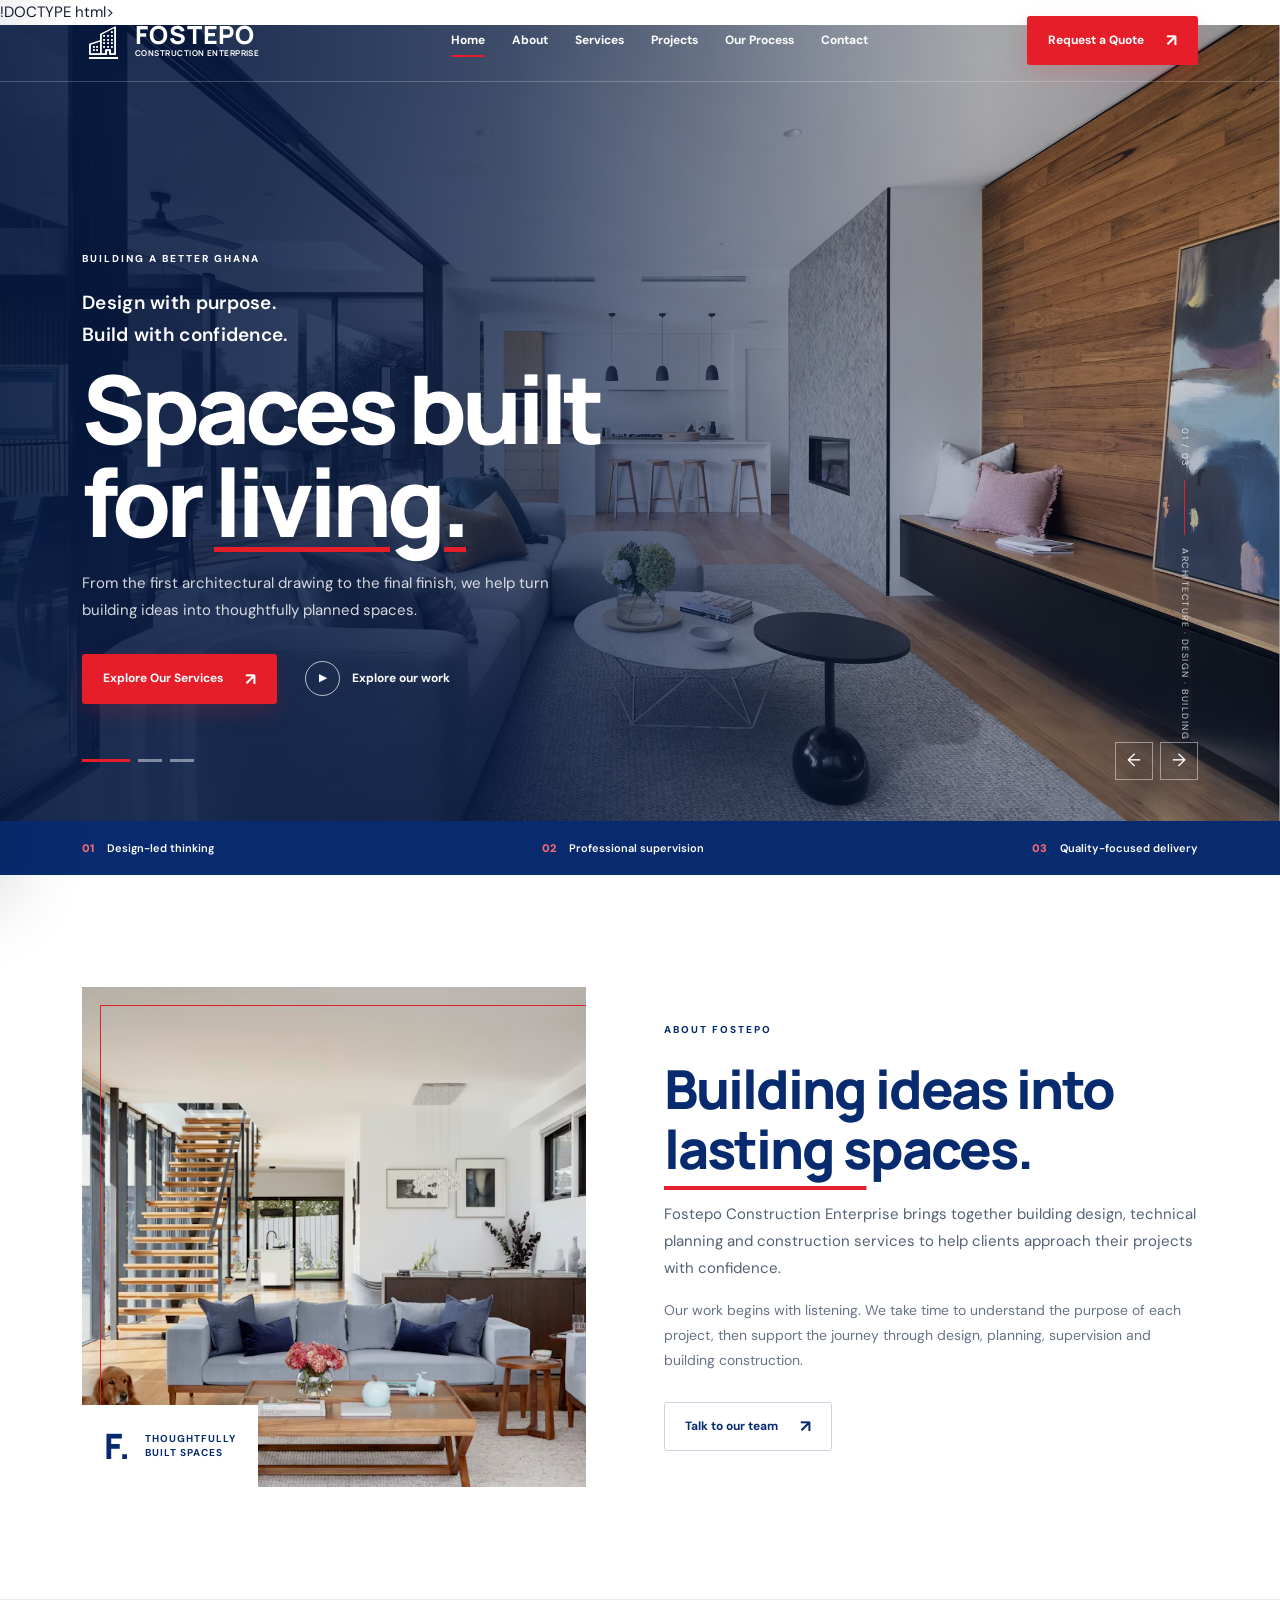
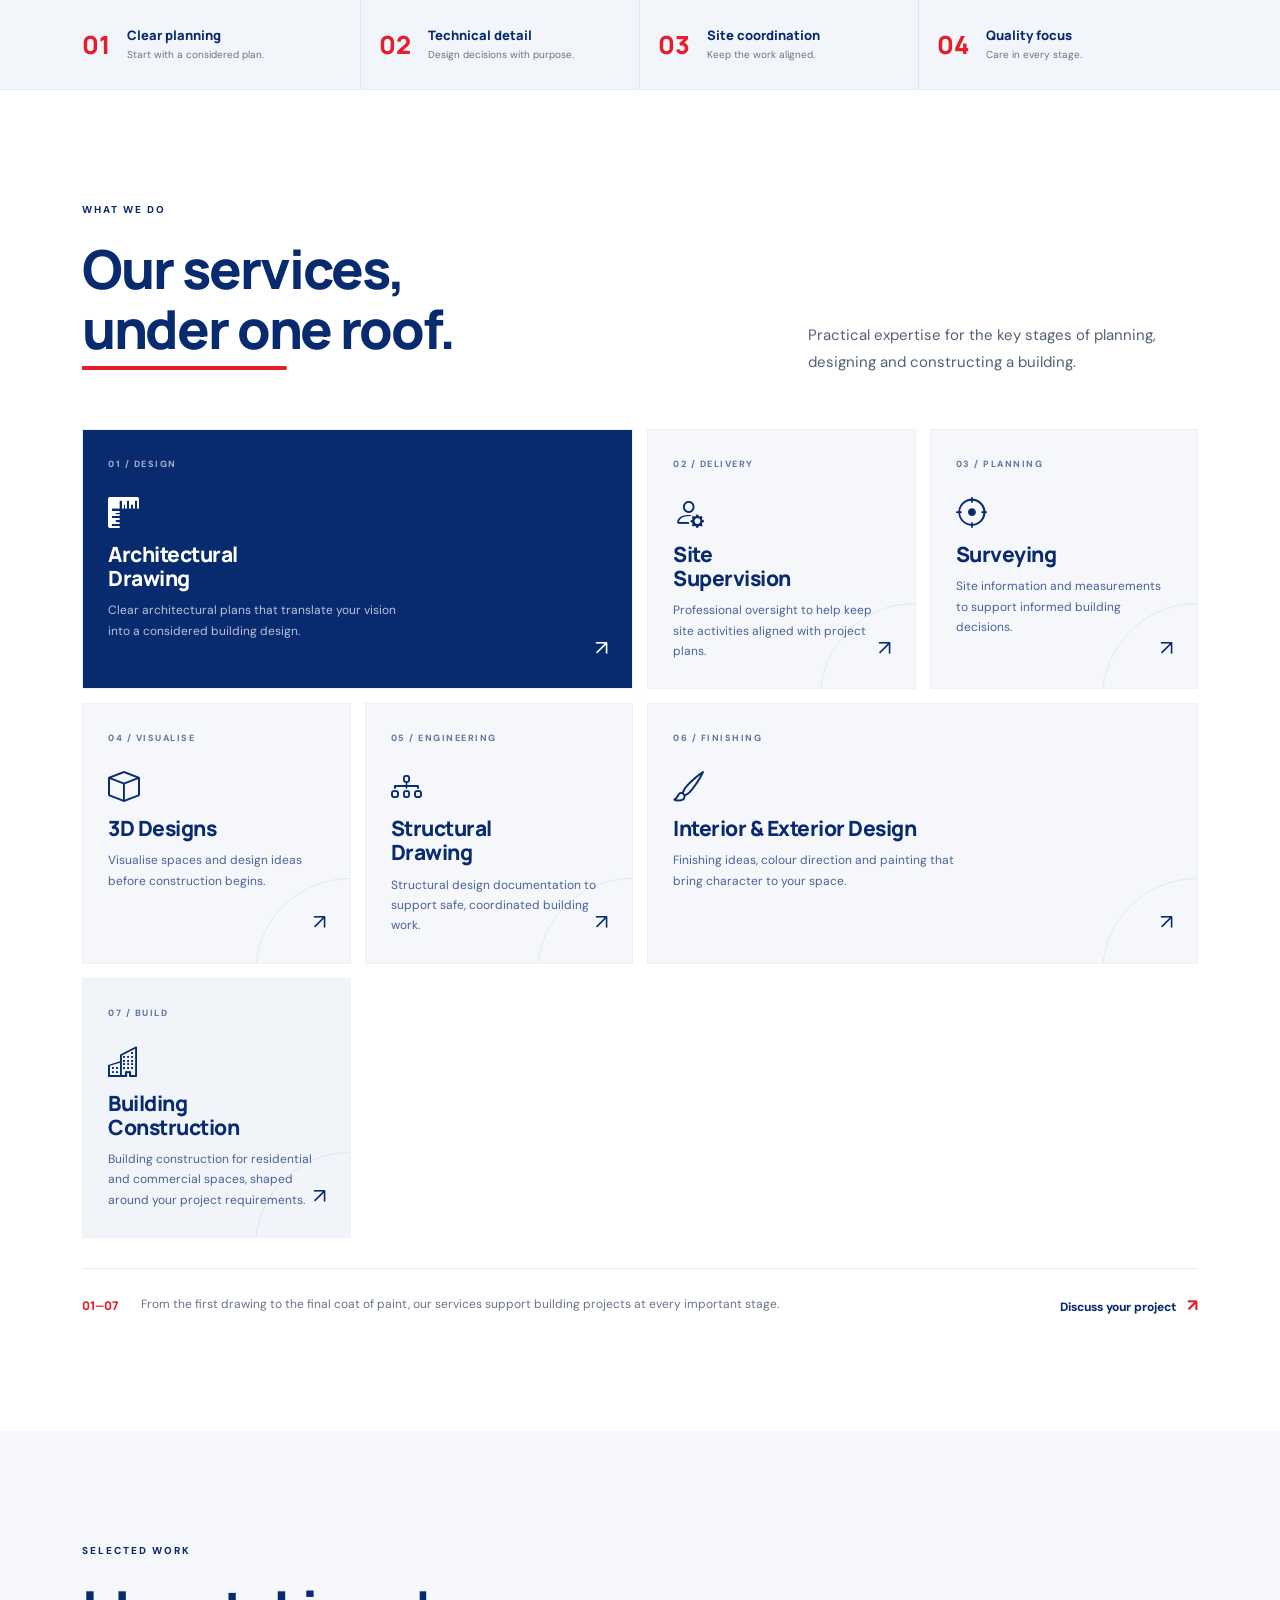
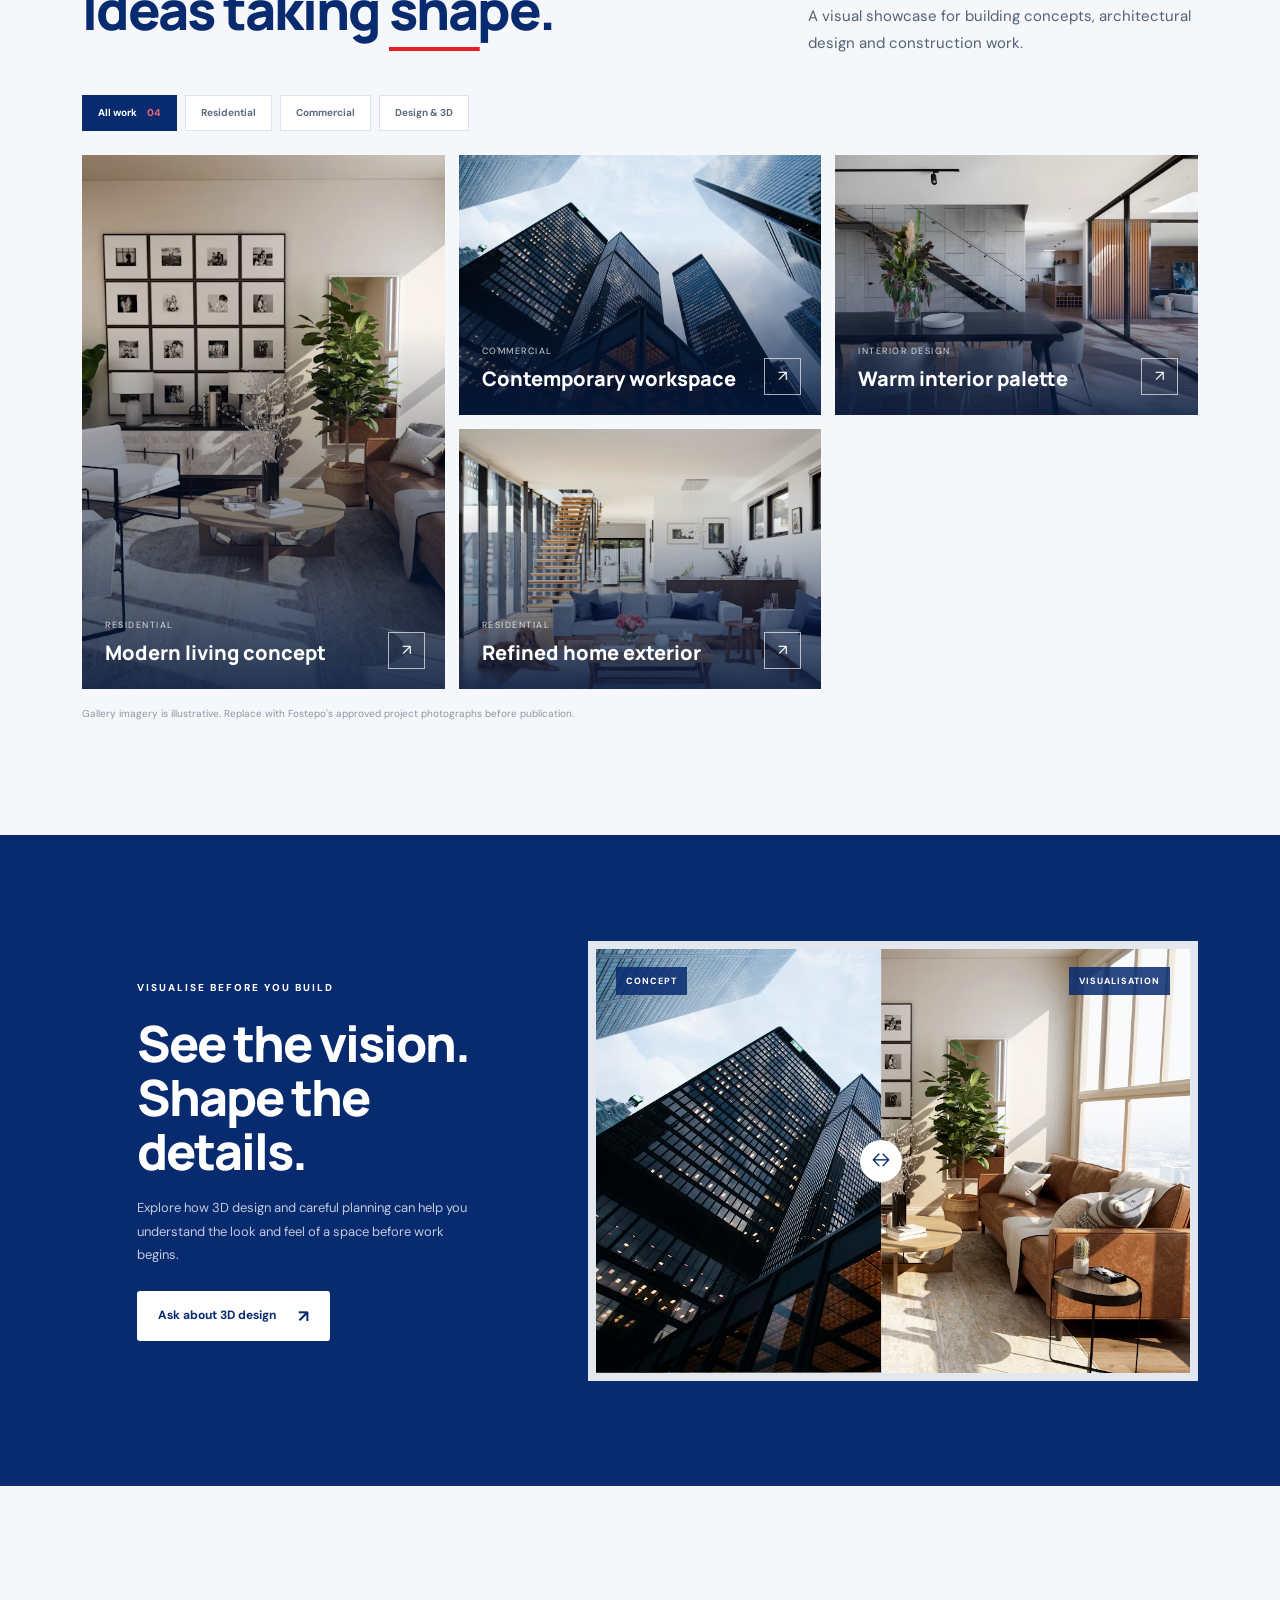
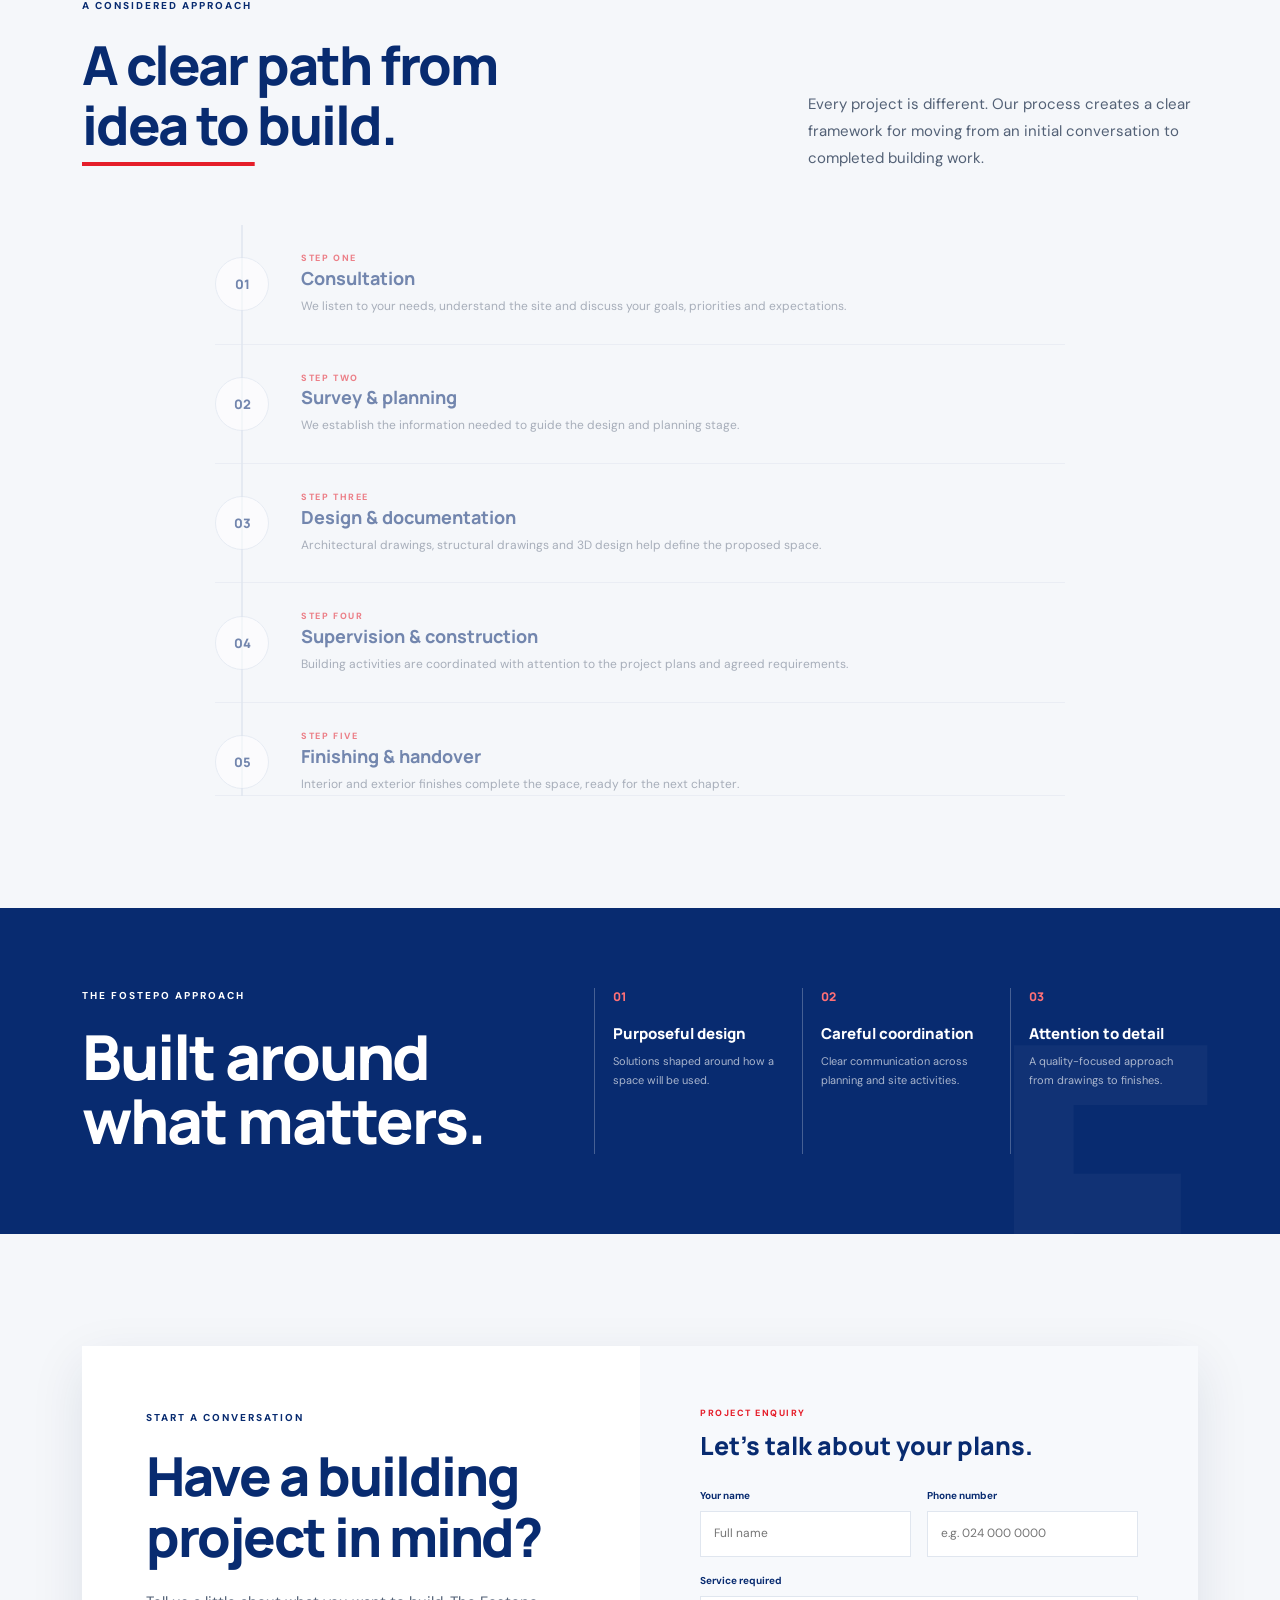
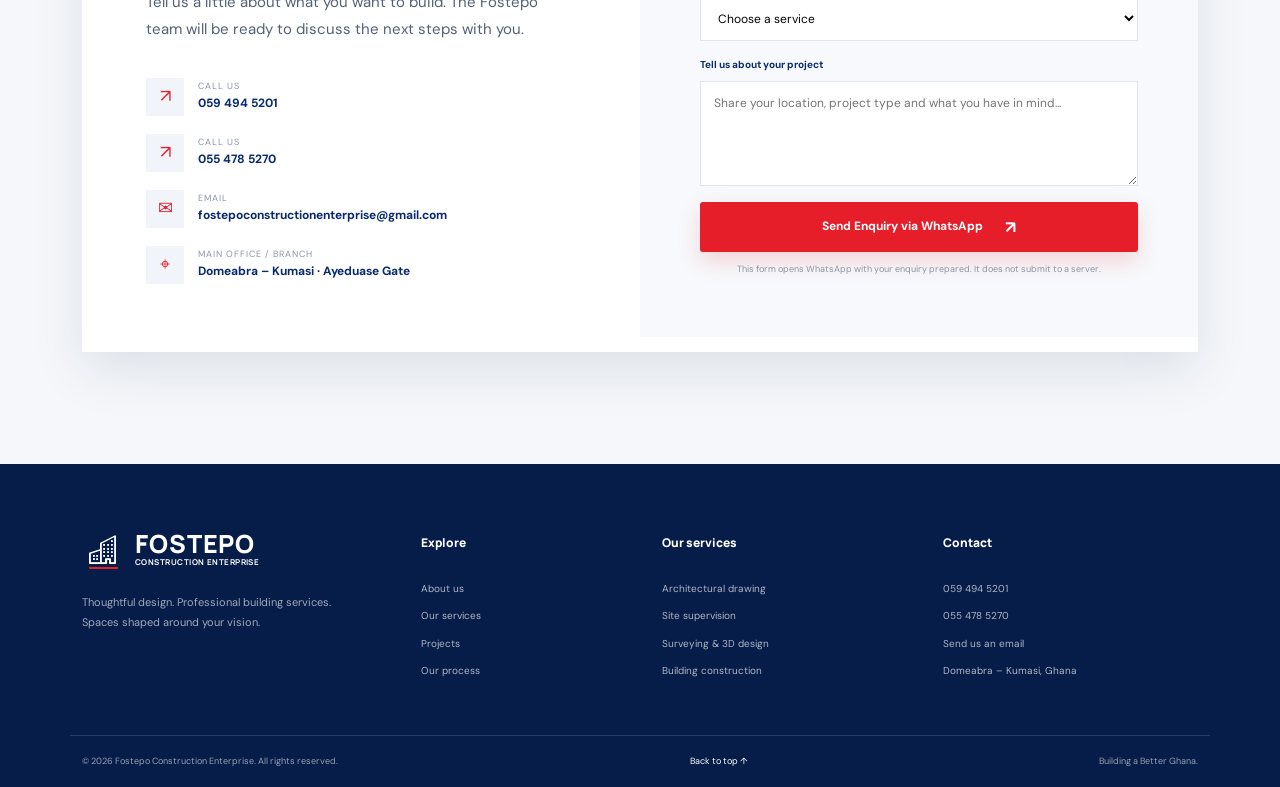
==== commit edf9df15: "Update index.html" ====
--- a/index.html
+++ b/index.html
@@ -1,16 +1,16 @@
-<!DOCTYPE html>
+!DOCTYPE html>
 
 <html lang="en" class="home-page">
 <head>
 <meta charset="utf-8"/>
 <meta content="width=device-width, initial-scale=1" name="viewport"/>
 <meta content="#082b70" name="theme-color"/>
-<meta content="FostePo Construction Enterprise provides architectural drawing, site supervision, surveying, 3D designs, structural drawing, interior and exterior design, painting and building construction in Ghana." name="description"/>
-<meta content="architectural drawing, site supervision, surveying, 3D designs, structural drawing, interior design, exterior design, painting, building construction, FostePo Construction Enterprise, Ghana" name="keywords"/>
-<meta content="FostePo Construction Enterprise | Building a Better Ghana" property="og:title"/>
+<meta content="Fostepo Construction Enterprise provides architectural drawing, site supervision, surveying, 3D designs, structural drawing, interior and exterior design, painting and building construction in Ghana." name="description"/>
+<meta content="architectural drawing, site supervision, surveying, 3D designs, structural drawing, interior design, exterior design, painting, building construction, Fostepo Construction Enterprise, Ghana" name="keywords"/>
+<meta content="Fostepo Construction Enterprise | Building a Better Ghana" property="og:title"/>
 <meta content="Architectural design, building planning, supervision and construction services in Ghana." property="og:description"/>
 <meta content="website" property="og:type"/>
-<title>FostePo Construction Enterprise | Building a Better Ghana</title>
+<title>Fostepo Construction Enterprise | Building a Better Ghana</title>
 <link href="https://fonts.googleapis.com" rel="preconnect"/>
 <link crossorigin="" href="https://fonts.gstatic.com" rel="preconnect"/>
 <link href="https://fonts.googleapis.com/css2?family=DM+Sans:wght@400;500;600;700&amp;family=Manrope:wght@400;500;600;700;800&amp;display=swap" rel="stylesheet"/>
@@ -23,7 +23,7 @@
 <header class="site-header" data-header="">
 <nav aria-label="Main navigation" class="navbar navbar-expand-lg site-nav">
 <div class="container nav-container">
-<a aria-label="FostePo Construction Enterprise home" class="brand" href="./#home">
+<a aria-label="Fostepo Construction Enterprise home" class="brand" href="./#home">
 <span aria-hidden="true" class="brand-mark"><i class="bi bi-buildings"></i><span class="brand-mark-line"></span></span>
 <span class="brand-copy"><strong>FOSTEPO</strong><small>CONSTRUCTION ENTERPRISE</small></span>
 </a>
@@ -48,13 +48,13 @@
 <div class="menu-backdrop" data-menu-backdrop=""></div>
 <aside aria-hidden="true" aria-label="Mobile navigation" class="mobile-drawer" data-mobile-drawer="">
 <div class="drawer-top">
-<a aria-label="FostePo Construction Enterprise home" class="drawer-brand" href="./"><img class="drawer-brand-logo" src="assets/images/fostepo-logo.jpg" alt="FostePo Construction Enterprise" /></a>
+<a aria-label="Fostepo Construction Enterprise home" class="drawer-brand" href="./"><img class="drawer-brand-logo" src="assets/images/fostepo-logo.jpg" alt="Fostepo Construction Enterprise" /></a>
 <button aria-label="Close navigation menu" class="drawer-close" data-menu-close="" type="button">
      ×
     </button>
 </div>
 <p class="drawer-label">
-    Explore FostePo
+    Explore Fostepo
    </p>
 <a data-drawer-link="" href="./">
 <span>
@@ -99,7 +99,7 @@
 </div>
 </aside>
 <main id="main">
-<section aria-label="Welcome to FostePo Construction Enterprise" class="hero" id="home">
+<section aria-label="Welcome to Fostepo Construction Enterprise" class="hero" id="home">
 <div class="hero-slides" data-hero-slider="">
 <article class="hero-slide is-active">
 <img class="hero-slide-image" src="assets/images/fostepo/homepage-hero-01.jpg" alt="" aria-hidden="true" decoding="async" loading="eager" fetchpriority="high" />
@@ -129,7 +129,7 @@
 <p class="hero-description">Architectural and structural drawings, surveying and site supervision that help your project move forward with clarity.</p>
 <div class="hero-actions">
 <a class="button button-red" href="services/">View Our Expertise <span>↗</span></a>
-<a class="text-link text-link-light" href="about/">Discover FostePo <span>↗</span></a>
+<a class="text-link text-link-light" href="about/">Discover Fostepo <span>↗</span></a>
 </div>
 </div>
 <div class="hero-side-note"><span>02 / 03</span><i></i><span>Plan carefully · Build confidently</span></div>
@@ -182,9 +182,9 @@
 </div>
 </div>
 <div class="col-lg-6" data-reveal="">
-<span class="eyebrow"> About FostePo</span>
+<span class="eyebrow"> About Fostepo</span>
 <h2 class="section-title">Building ideas into <span class="title-rule">lasting spaces.</span></h2>
-<p class="section-lead">FostePo Construction Enterprise brings together building design, technical planning and construction services to help clients approach their projects with confidence.</p>
+<p class="section-lead">Fostepo Construction Enterprise brings together building design, technical planning and construction services to help clients approach their projects with confidence.</p>
 <p class="body-copy">Our work begins with listening. We take time to understand the purpose of each project, then support the journey through design, planning, supervision and building construction.</p>
 <a class="button button-outline" href="contact/">Talk to our team <span>↗</span></a>
 </div>
@@ -268,7 +268,7 @@
 <div class="project-overlay"><span>Residential</span><h3>Refined home exterior</h3><a aria-label="Enquire about home construction" href="contact/">↗</a></div>
 </article>
 </div>
-<p class="gallery-note">Gallery imagery is illustrative. Replace with FostePo's approved project photographs before publication.</p>
+<p class="gallery-note">Gallery imagery is illustrative. Replace with Fostepo's approved project photographs before publication.</p>
 </div>
 </section>
 <section class="comparison-section section-pad">
@@ -308,7 +308,7 @@
 </section>
 <section class="values-section">
 <div class="container values-inner">
-<div><span class="eyebrow eyebrow-light"> The FostePo approach</span><h2>Built around<br/>what matters.</h2></div>
+<div><span class="eyebrow eyebrow-light"> The Fostepo approach</span><h2>Built around<br/>what matters.</h2></div>
 <div class="values-list">
 <div><span>01</span><strong>Purposeful design</strong><p>Solutions shaped around how a space will be used.</p></div>
 <div><span>02</span><strong>Careful coordination</strong><p>Clear communication across planning and site activities.</p></div>
@@ -322,7 +322,7 @@
 <div class="contact-copy">
 <span class="eyebrow"> Start a conversation</span>
 <h2 class="section-title">Have a building project in mind?</h2>
-<p class="section-lead">Tell us a little about what you want to build. The FostePo team will be ready to discuss the next steps with you.</p>
+<p class="section-lead">Tell us a little about what you want to build. The Fostepo team will be ready to discuss the next steps with you.</p>
 <div class="contact-details">
 <a href="tel:+233594945201"><span class="detail-icon">↗</span><span><small>Call us</small><strong>059 494 5201</strong></span></a>
 <a href="tel:+233554785270"><span class="detail-icon">↗</span><span><small>Call us</small><strong>055 478 5270</strong></span></a>
@@ -357,7 +357,7 @@
 <div><h4>Our services</h4><a href="services/#architectural-drawing">Architectural drawing</a><a href="services/#site-supervision">Site supervision</a><a href="services/#surveying">Surveying &amp; 3D design</a><a href="services/#building-construction">Building construction</a></div>
 <div><h4>Contact</h4><a href="tel:+233594945201">059 494 5201</a><a href="tel:+233554785270">055 478 5270</a><a href="mailto:fostepoconstructionenterprise@gmail.com">Send us an email</a><span>Domeabra – Kumasi, Ghana</span></div>
 </div>
-<div class="container footer-bottom"><span>© <span data-current-year=""></span> FostePo Construction Enterprise. All rights reserved.</span><a href="./#home">Back to top ↑</a><span>Building a Better Ghana.</span></div>
+<div class="container footer-bottom"><span>© <span data-current-year=""></span> Fostepo Construction Enterprise. All rights reserved.</span><a href="./#home">Back to top ↑</a><span>Building a Better Ghana.</span></div>
 </footer>
 
 <a aria-label="Back to top" class="back-to-top" data-back-to-top="" href="./#home">↑</a>
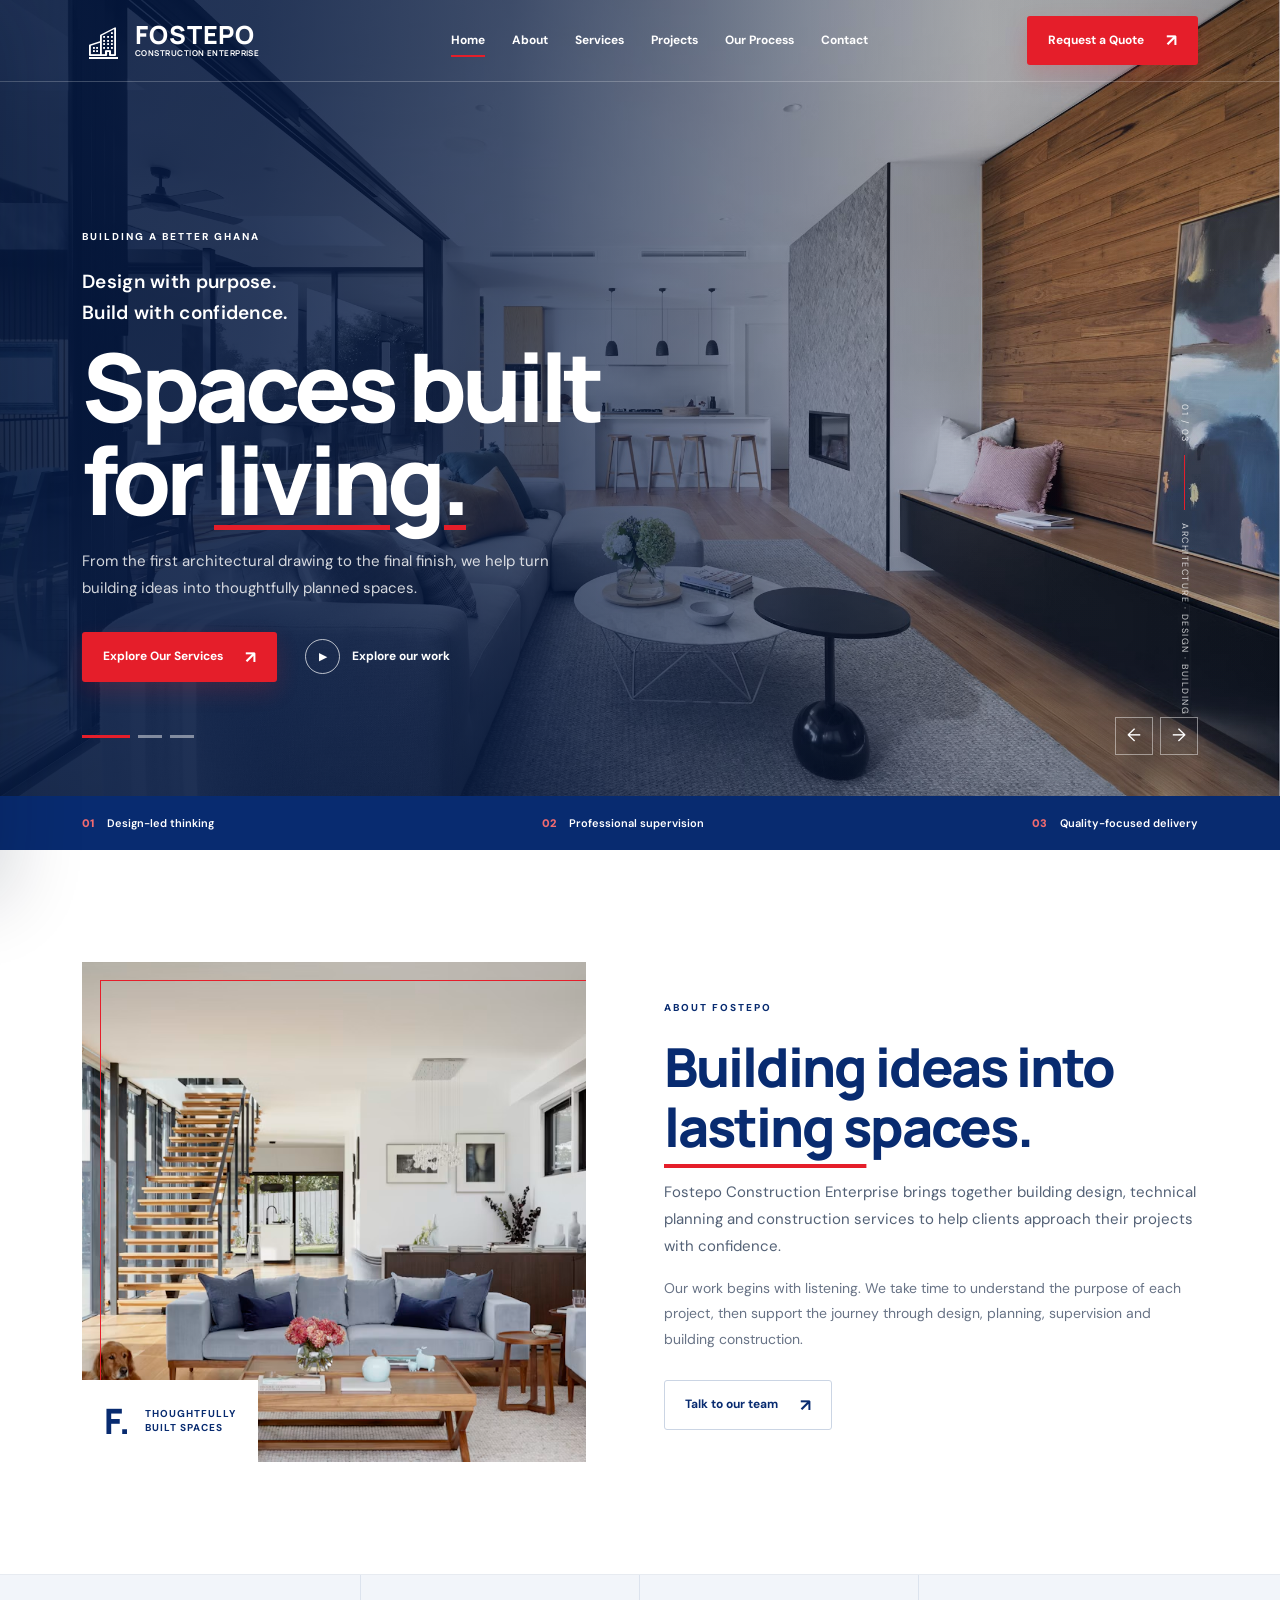
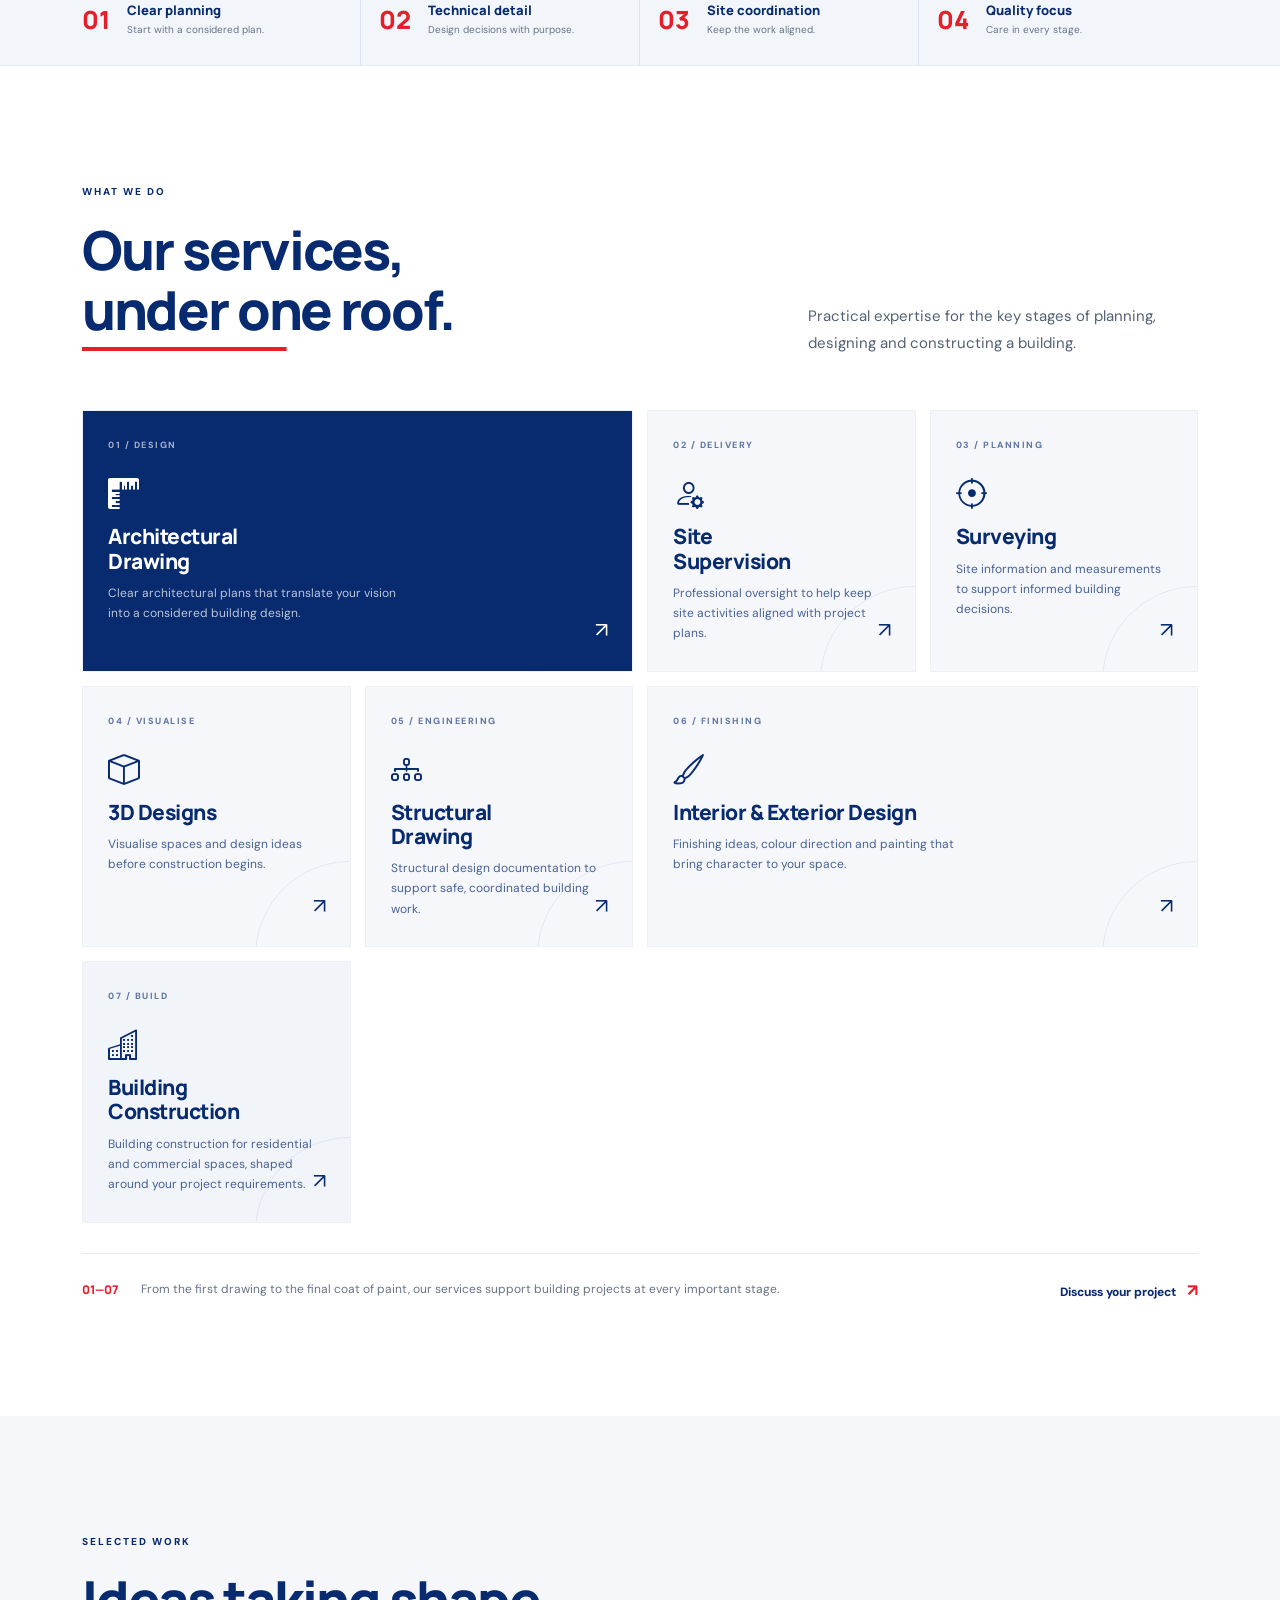
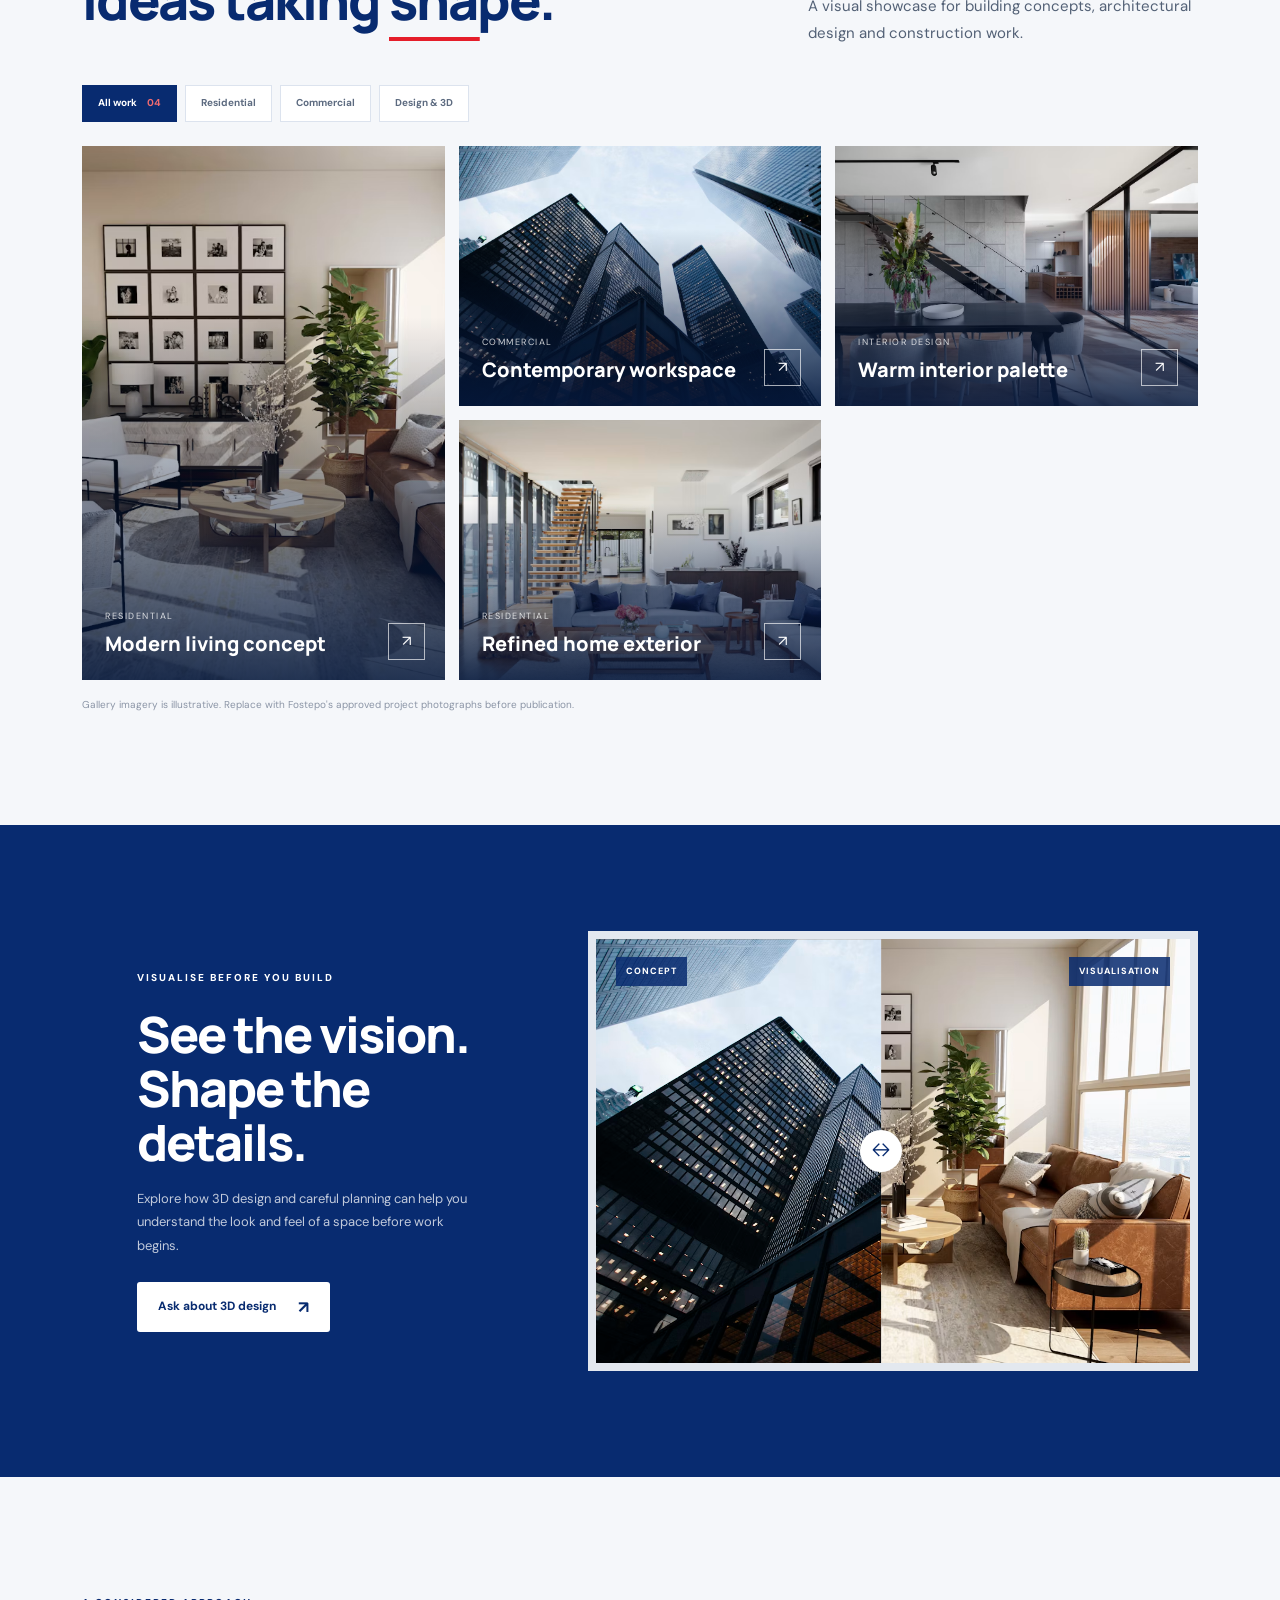
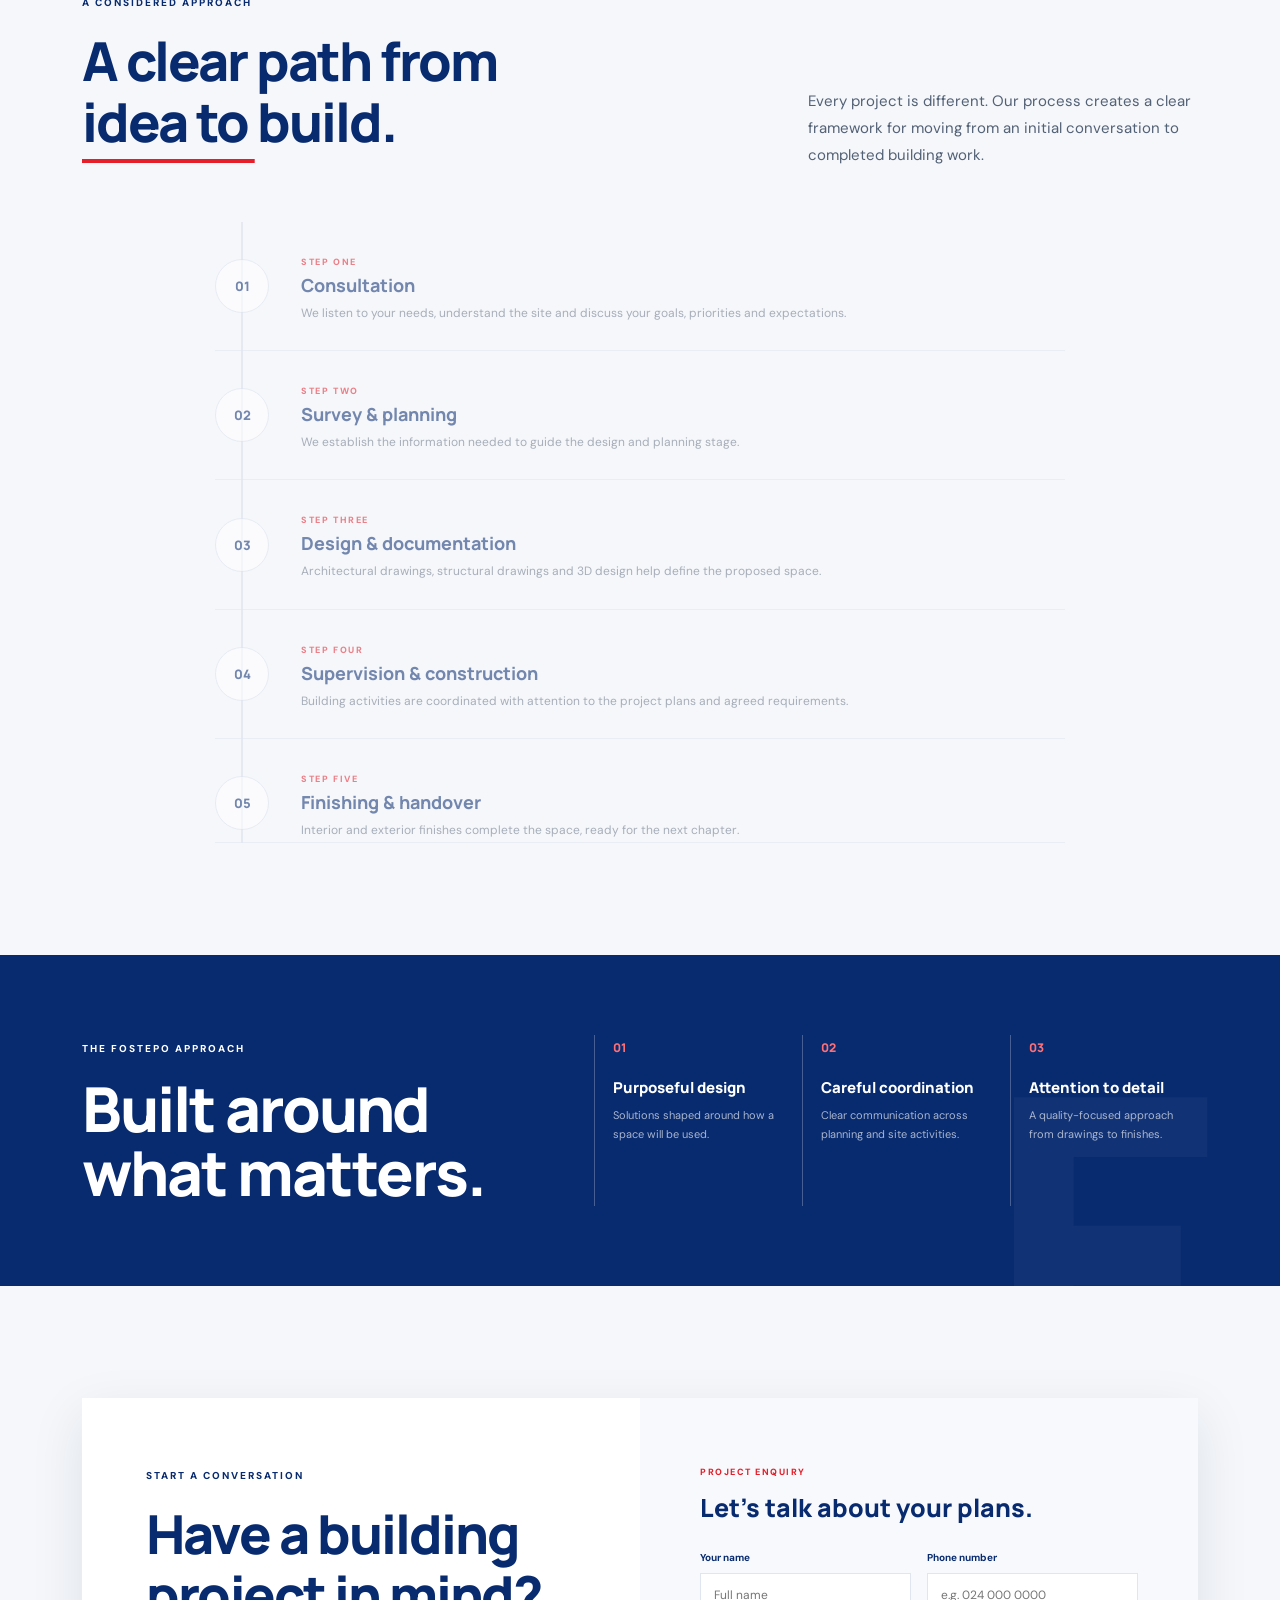
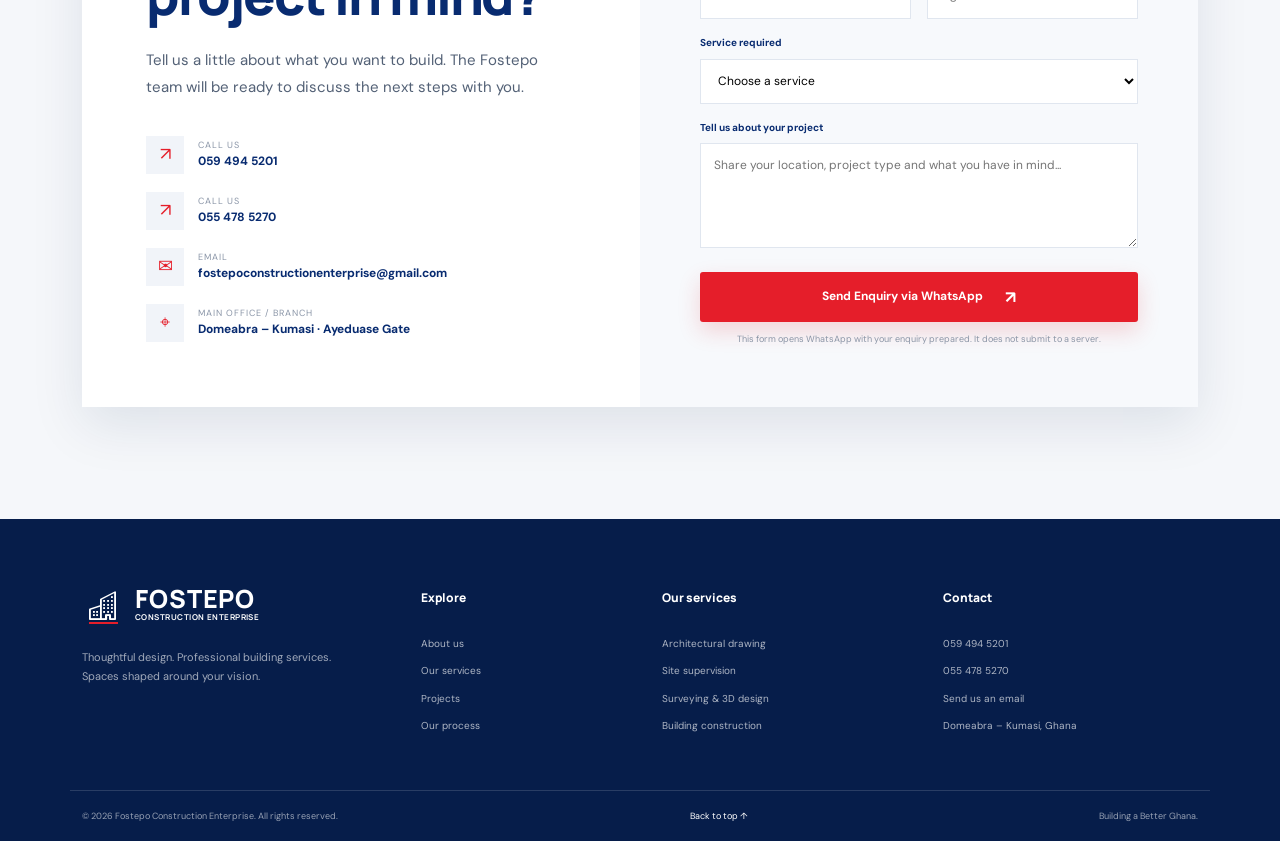
==== commit 87df3d27: "Fix DOCTYPE declaration in index.html" ====
--- a/index.html
+++ b/index.html
@@ -1,4 +1,4 @@
-!DOCTYPE html>
+<!DOCTYPE html>
 
 <html lang="en" class="home-page">
 <head>
